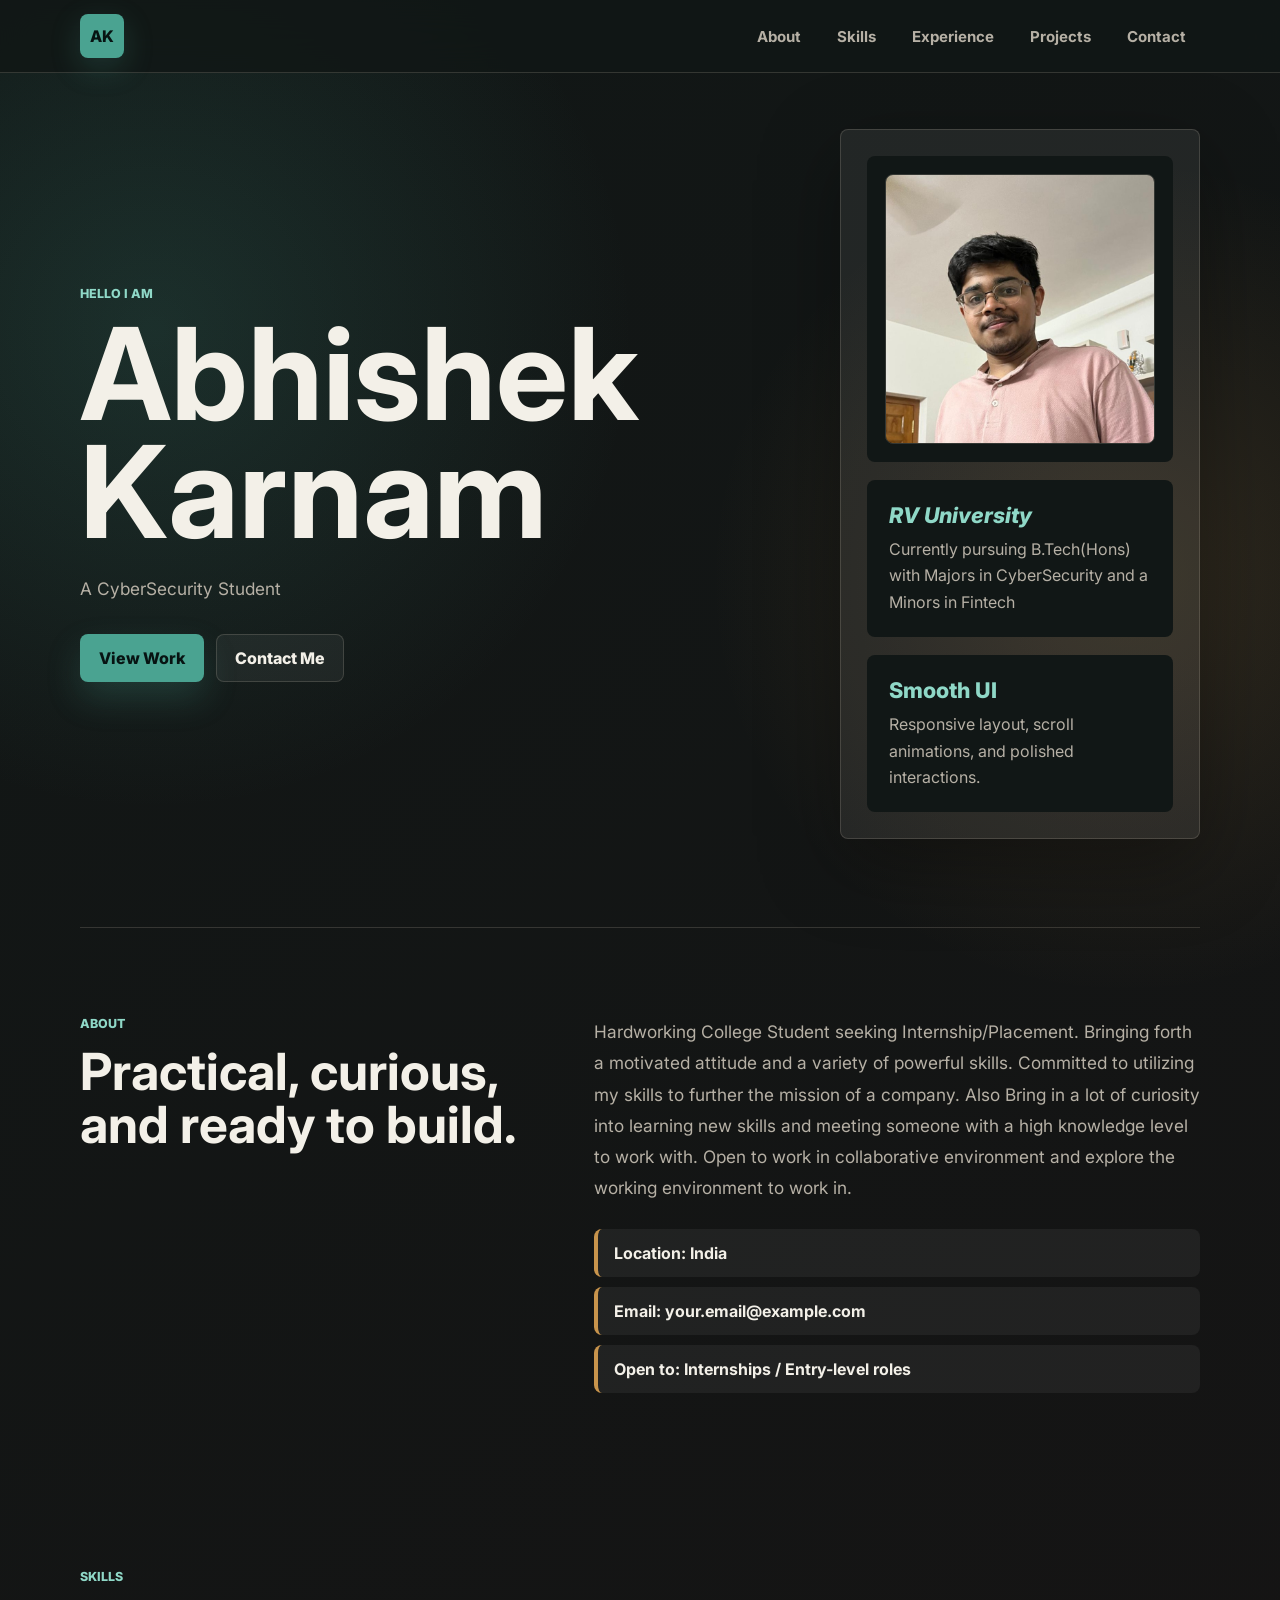
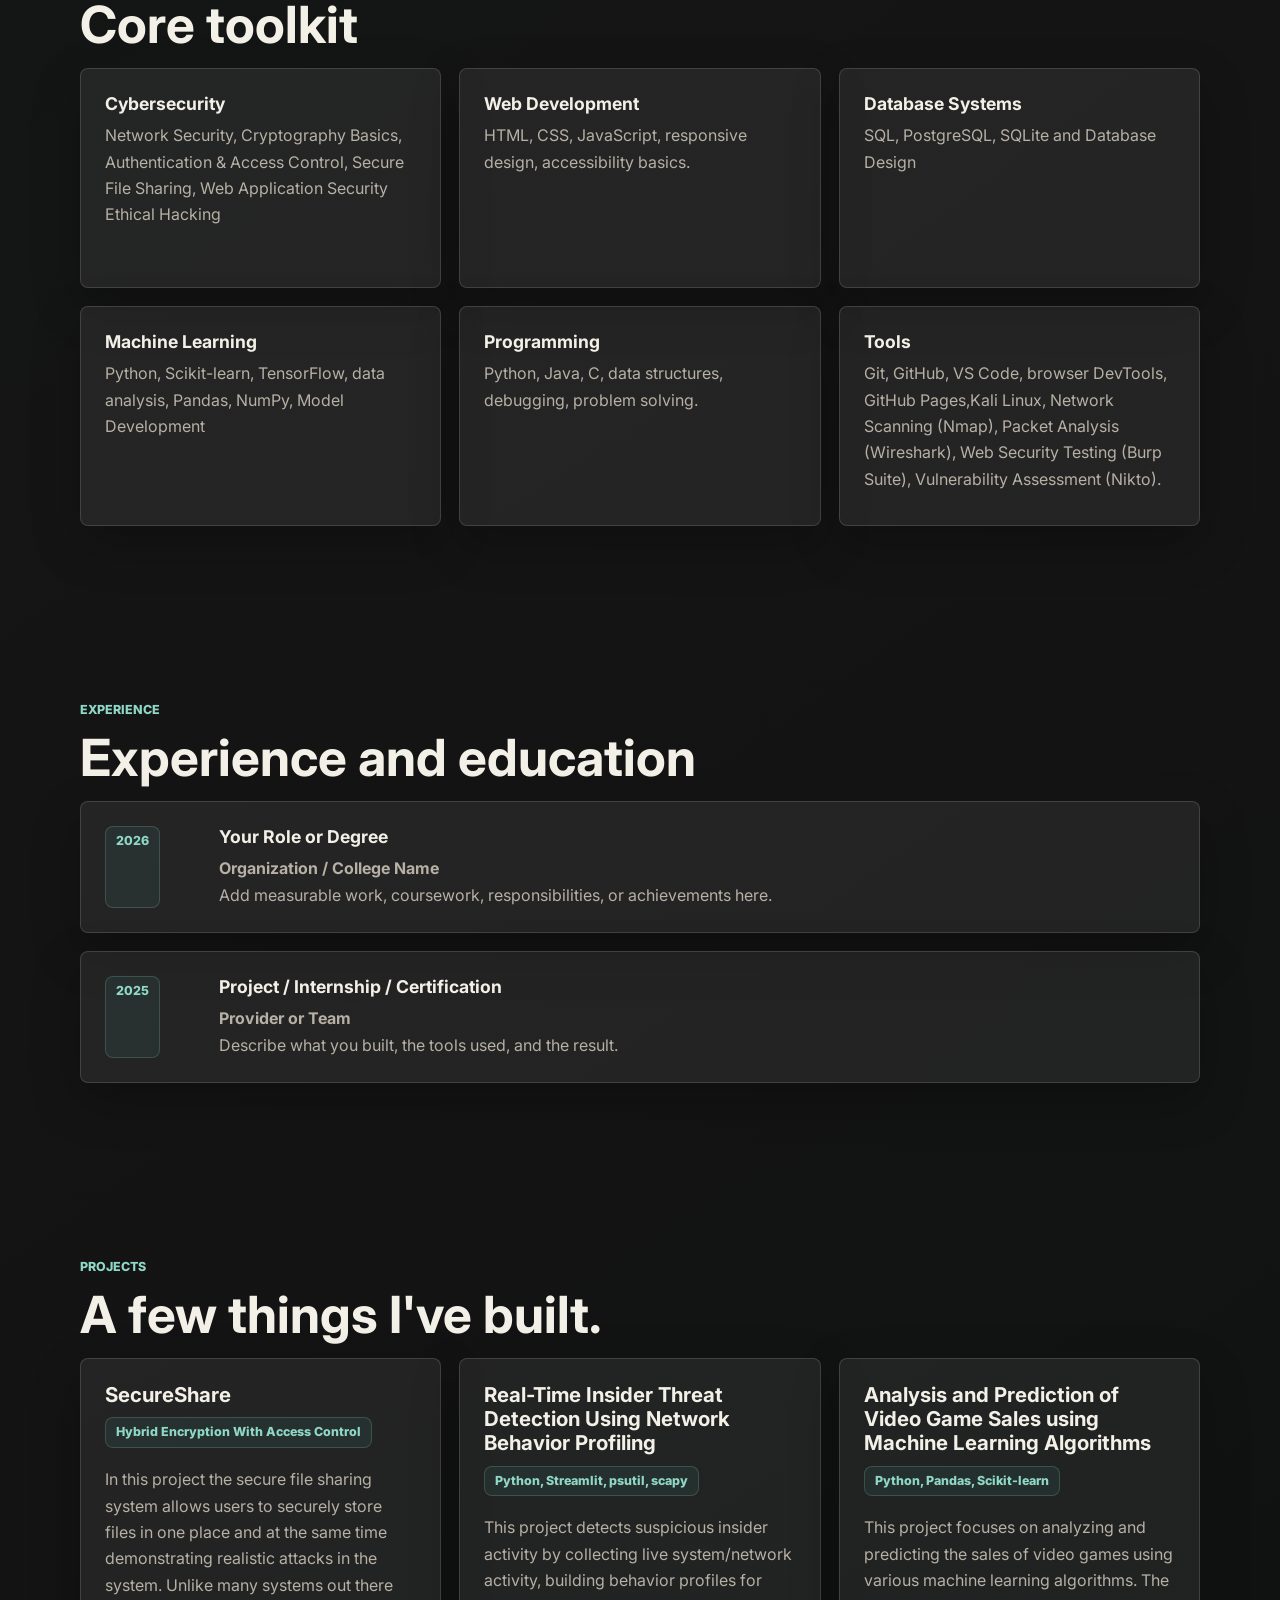
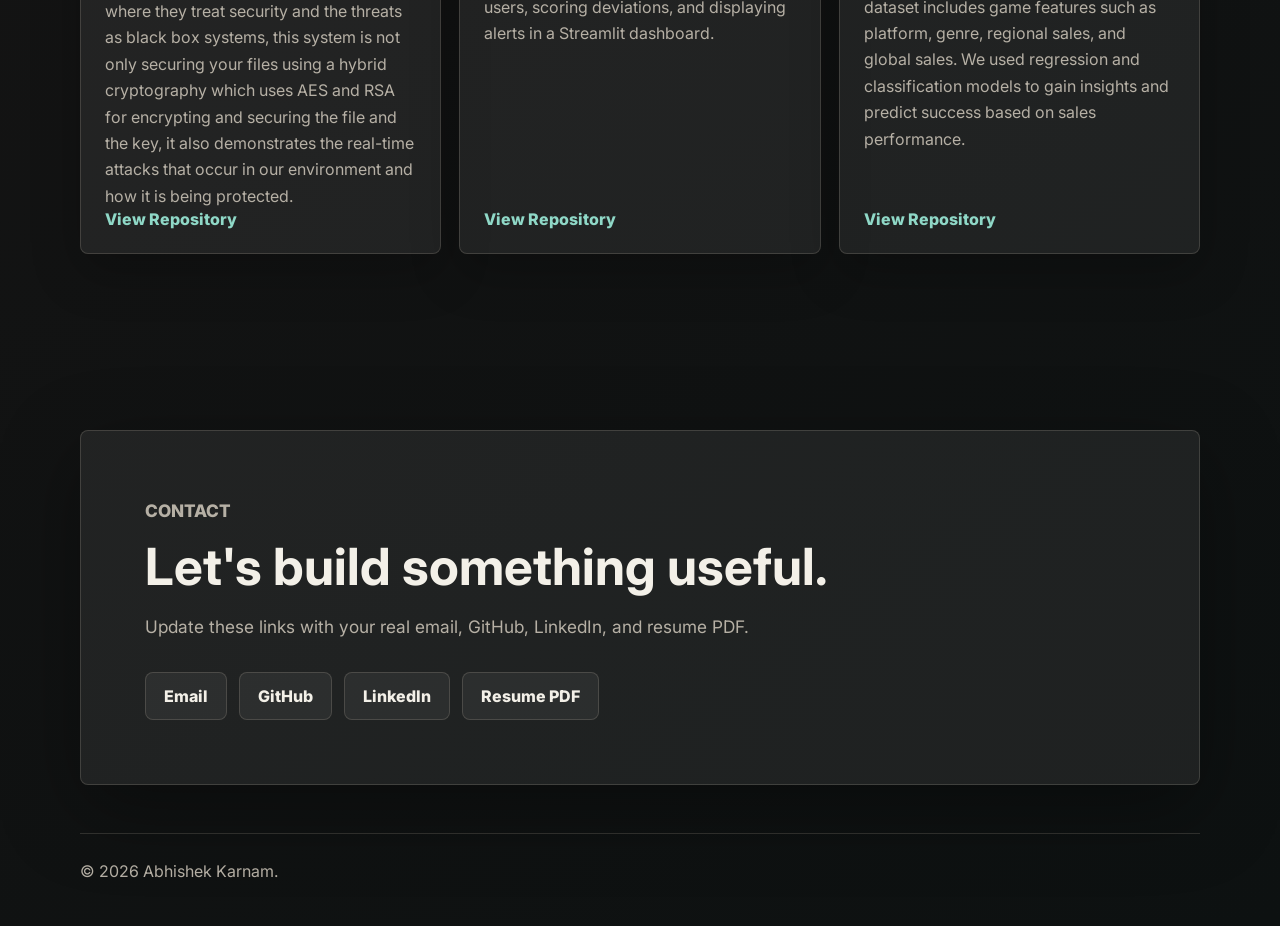
==== index.html @ b29c4b9a "Updated resume page" ====
﻿<!DOCTYPE html>
<html lang="en">
<head>
  <meta charset="UTF-8">
  <meta name="viewport" content="width=device-width, initial-scale=1.0">
  <meta name="description" content="Resume website for Abhishek Karnam.">
  <title>Abhishek Karnam | Resume</title>
  <link rel="preconnect" href="https://fonts.googleapis.com">
  <link rel="preconnect" href="https://fonts.gstatic.com" crossorigin>
  <link href="https://fonts.googleapis.com/css2?family=Inter:wght@400;500;600;700;800&display=swap" rel="stylesheet">
  <link rel="stylesheet" href="styles.css">
</head>
<body>
  <header class="site-header" id="top">
    <nav class="nav" aria-label="Primary navigation">
      <a class="brand" href="#top" aria-label="Go to top">AK</a>
      <button class="nav-toggle" type="button" aria-label="Toggle navigation" aria-expanded="false">
        <span></span>
        <span></span>
      </button>
      <div class="nav-links">
        <a href="#about">About</a>
        <a href="#skills">Skills</a>
        <a href="#experience">Experience</a>
        <a href="#projects">Projects</a>
        <a href="#contact">Contact</a>
      </div>
    </nav>
  </header>

  <main>
    <section class="hero section">
      <div class="hero-copy reveal">
        <p class="eyebrow">Hello I AM</p>
        <h1>Abhishek Karnam</h1>
        <p class="hero-text">
          A CyberSecurity Student
        </p>
        <div class="hero-actions">
          <a class="button primary" href="#projects">View Work</a>
          <a class="button secondary" href="#contact">Contact Me</a>
        </div>
      </div>
      <aside class="hero-panel reveal" aria-label="Profile highlights">
        <figure class="profile-image-wrap">
          <img src="WhatsApp Image 2026-06-02 at 8.10.36 PM.jpeg" alt="Portrait of Abhishek Karnam" class="profile-image">
        </figure>
        <div>
          <span class="metric"><i class="fa fa-university" aria-hidden="true">RV University</i></span>
          <p>Currently pursuing B.Tech(Hons) with Majors in CyberSecurity and a Minors in Fintech</p>
        </div>
        <div>
          <span class="metric">Smooth UI</span>
          <p>Responsive layout, scroll animations, and polished interactions.</p>
        </div>
      </aside>
    </section>

    <section class="section two-column" id="about">
      <div class="section-heading reveal">
        <p class="eyebrow">About</p>
        <h2>Practical, curious, and ready to build.</h2>
      </div>
      <div class="section-body reveal">
        <p>
          Hardworking College Student seeking Internship/Placement. 
          Bringing forth a motivated attitude and a variety of powerful skills. 
          Committed to utilizing my skills to further the mission of a company.
          Also Bring in a lot of curiosity into learning new skills and meeting someone with a high knowledge level to work with.
          Open to work in collaborative environment and explore the working environment to work in.
        </p>
        <div class="quick-info">
          <span>Location: India</span>
          <span>Email: your.email@example.com</span>
          <span>Open to: Internships / Entry-level roles</span>
        </div>
      </div>
    </section>

    <section class="section" id="skills">
      <div class="section-heading reveal">
        <p class="eyebrow">Skills</p>
        <h2>Core toolkit</h2>
      </div>
      <div class="skill-grid reveal">
        <article class="skill-card">
          <h3>Cybersecurity</h3>
          <p>Network Security,
          Cryptography Basics,
          Authentication & Access Control,
          Secure File Sharing,
          Web Application Security
          Ethical Hacking</p>
        </article>
        <article class="skill-card">
          <h3>Web Development</h3>
          <p>HTML, CSS, JavaScript, responsive design, accessibility basics.</p>
        </article>
        <article class="skill-card">
          <h3>Database Systems</h3>
          <p>SQL, PostgreSQL, SQLite and Database Design</p>
        </article>        
        <article class="skill-card">
          <h3>Machine Learning</h3>
          <p>Python, Scikit-learn, TensorFlow, data analysis, Pandas, NumPy, Model Development</p>
        </article>        
        </article>
        <article class="skill-card">
          <h3>Programming</h3>
          <p>Python, Java, C, data structures, debugging, problem solving.</p>
        </article>
        <article class="skill-card">
          <h3>Tools</h3>
          <p>Git, GitHub, VS Code, browser DevTools, GitHub Pages,Kali Linux,
          Network Scanning (Nmap),
          Packet Analysis (Wireshark),
          Web Security Testing (Burp Suite),
          Vulnerability Assessment (Nikto).</p>
        </article>
      </div>
    </section>

    <section class="section timeline-section" id="experience">
      <div class="section-heading reveal">
        <p class="eyebrow">Experience</p>
        <h2>Experience and education</h2>
      </div>
      <div class="timeline">
        <article class="timeline-item reveal">
          <span class="date">2026</span>
          <div>
            <h3>Your Role or Degree</h3>
            <p class="muted">Organization / College Name</p>
            <p>Add measurable work, coursework, responsibilities, or achievements here.</p>
          </div>
        </article>
        <article class="timeline-item reveal">
          <span class="date">2025</span>
          <div>
            <h3>Project / Internship / Certification</h3>
            <p class="muted">Provider or Team</p>
            <p>Describe what you built, the tools used, and the result.</p>
          </div>
        </article>
      </div>
    </section>

    <section class="section" id="projects">
      <div class="section-heading reveal">
        <p class="eyebrow">Projects</p>
        <h2>A few things I've built.</h2>
      </div>
      <div class="project-grid">
        <article class="project-card reveal">
          <div class="project-topline">
            <h3>SecureShare</h3>
            <span>Hybrid Encryption With Access Control</span>
          </div>
          <p>
            In this project the secure file sharing system allows users to securely store files in one place and at the same time demonstrating
realistic attacks in the system. Unlike many systems out there where they treat security and the threats as black box systems, this
system is not only securing your files using a hybrid cryptography which uses AES and RSA for encrypting and securing the file and the
key, it also demonstrates the real-time attacks that occur in our environment and how it is being protected.
          </p>
          <a href="https://github.com/Abhishekkarnam/Secure-File-Sharing-Deployment.git" target="_blank" rel="noreferrer">View Repository</a>
        </article>
        <article class="project-card reveal">
          <div class="project-topline">
            <h3>Real-Time Insider Threat Detection Using Network Behavior Profiling</h3>
            <span>Python, Streamlit, psutil, scapy</span>
          </div>
          <p>This project detects suspicious insider activity by collecting live system/network activity, 
            building behavior profiles for users, scoring deviations, and displaying alerts in a Streamlit dashboard.</p>
          <a href="https://github.com/Abhishekkarnam/real-time-insider-threat-detection.git" target="_blank" rel="noreferrer">View Repository</a>
        </article>
        <article class="project-card reveal">
          <div class="project-topline">
            <h3>Analysis and Prediction of Video Game Sales using Machine Learning Algorithms</h3>
            <span>Python, Pandas, Scikit-learn</span>
          </div>
          <p>This project focuses on analyzing and predicting the sales of video games using various machine learning algorithms. 
            The dataset includes game features such as platform, genre, regional sales, and global sales. 
            We used regression and classification models to gain insights and predict success based on sales performance.</p>
          <a href="https://github.com/Abhishekkarnam/Video-Games-Sales-Prediction-.git" target="_blank" rel="noreferrer">View Repository</a>
        </article>
      </div>
    </section>

    <section class="section contact-section" id="contact">
      <div class="contact-card reveal">
        <p class="eyebrow">Contact</p>
        <h2>Let's build something useful.</h2>
        <p>Update these links with your real email, GitHub, LinkedIn, and resume PDF.</p>
        <div class="contact-links">
          <a href="mailto:your.email@example.com">Email</a>
          <a href="https://github.com/Abhishekkarnam" target="_blank" rel="noreferrer">GitHub</a>
          <a href="https://www.linkedin.com/in/abhishek-karnam" target="_blank" rel="noreferrer">LinkedIn</a>
          <a href="#" aria-disabled="true">Resume PDF</a>
        </div>
      </div>
    </section>
  </main>

  <footer class="footer">
    <p>&copy; <span id="year"></span> Abhishek Karnam.</p>
  </footer>

  <script src="script.js"></script>
</body>
</html>
---- styles.css ----
:root {
  --ink: #f3f0e8;
  --muted: #b6b0a5;
  --line: rgba(234, 224, 207, 0.16);
  --paper: #111716;
  --panel: #19211f;
  --accent: #4aa391;
  --accent-strong: #8fd8c7;
  --accent-soft: rgba(74, 163, 145, 0.16);
  --gold: #c8944c;
  --shadow: 0 24px 80px rgba(0, 0, 0, 0.34);
}

* {
  box-sizing: border-box;
}

html {
  scroll-behavior: smooth;
}

body {
  margin: 0;
  color: var(--ink);
  font-family: Inter, system-ui, -apple-system, BlinkMacSystemFont, "Segoe UI", sans-serif;
  background:
    radial-gradient(circle at 12% 8%, rgba(74, 163, 145, 0.18), transparent 30rem),
    radial-gradient(circle at 88% 14%, rgba(200, 148, 76, 0.16), transparent 26rem),
    linear-gradient(145deg, #111716 0%, #151414 52%, #0d1111 100%);
}

body.nav-open {
  overflow: hidden;
}

a {
  color: inherit;
}

.site-header {
  position: sticky;
  top: 0;
  z-index: 20;
  border-bottom: 1px solid var(--line);
  background: rgba(17, 23, 22, 0.84);
  backdrop-filter: blur(18px);
}

.nav {
  width: min(1120px, calc(100% - 32px));
  height: 72px;
  margin: 0 auto;
  display: flex;
  align-items: center;
  justify-content: space-between;
}

.brand {
  width: 44px;
  height: 44px;
  display: grid;
  place-items: center;
  border-radius: 8px;
  color: #071312;
  background: var(--accent);
  font-weight: 800;
  text-decoration: none;
  box-shadow: 0 10px 30px rgba(74, 163, 145, 0.22);
}

.nav-links {
  display: flex;
  align-items: center;
  gap: 8px;
}

.nav-links a {
  padding: 10px 14px;
  border-radius: 8px;
  color: var(--muted);
  font-size: 0.94rem;
  font-weight: 700;
  text-decoration: none;
  transition: color 180ms ease, background 180ms ease;
}

.nav-links a:hover {
  color: var(--accent-strong);
  background: var(--accent-soft);
}

.nav-toggle {
  display: none;
  width: 44px;
  height: 44px;
  border: 1px solid var(--line);
  border-radius: 8px;
  background: var(--panel);
  cursor: pointer;
}

.nav-toggle span {
  display: block;
  width: 18px;
  height: 2px;
  margin: 5px auto;
  background: var(--ink);
  transition: transform 180ms ease;
}

.section {
  width: min(1120px, calc(100% - 32px));
  margin: 0 auto;
  padding: 88px 0;
}

.hero {
  min-height: calc(100vh - 72px);
  display: grid;
  grid-template-columns: minmax(0, 1fr) 360px;
  align-items: center;
  gap: 48px;
  padding-top: 56px;
}

.eyebrow {
  margin: 0 0 14px;
  color: var(--accent-strong);
  font-size: 0.78rem;
  font-weight: 800;
  letter-spacing: 0;
  text-transform: uppercase;
}

h1,
h2,
h3,
p {
  margin-top: 0;
}

h1 {
  max-width: 820px;
  margin-bottom: 22px;
  font-size: clamp(3.4rem, 10vw, 8rem);
  line-height: 0.92;
  letter-spacing: 0;
}

h2 {
  margin-bottom: 18px;
  font-size: clamp(2rem, 4vw, 3.4rem);
  line-height: 1.02;
  letter-spacing: 0;
}

h3 {
  margin-bottom: 8px;
  font-size: 1.1rem;
}

.hero-text,
.section-body p,
.contact-card p {
  color: var(--muted);
  font-size: 1.08rem;
  line-height: 1.8;
}

.hero-text {
  max-width: 680px;
}

.hero-actions,
.contact-links {
  display: flex;
  flex-wrap: wrap;
  gap: 12px;
  margin-top: 30px;
}

.button,
.contact-links a {
  min-height: 48px;
  display: inline-flex;
  align-items: center;
  justify-content: center;
  border: 1px solid transparent;
  border-radius: 8px;
  padding: 0 18px;
  font-weight: 800;
  text-decoration: none;
  transition: transform 180ms ease, box-shadow 180ms ease, background 180ms ease;
}

.button:hover,
.contact-links a:hover {
  transform: translateY(-2px);
}

.primary {
  color: #071312;
  background: var(--accent);
  box-shadow: 0 16px 34px rgba(74, 163, 145, 0.22);
}

.secondary,
.contact-links a {
  border-color: var(--line);
  background: rgba(255, 255, 255, 0.055);
}

.hero-panel,
.contact-card {
  border: 1px solid var(--line);
  border-radius: 8px;
  background: rgba(255, 255, 255, 0.07);
  box-shadow: var(--shadow);
}

.hero-panel {
  display: grid;
  gap: 18px;
  padding: 26px;
}

.profile-image-wrap {
  margin: 0;
  padding: 18px;
  border-radius: 8px;
  background: var(--paper);
}

.profile-image {
  width: 100%;
  aspect-ratio: 1 / 1;
  display: block;
  border-radius: 8px;
  object-fit: cover;
  border: 1px solid var(--line);
}

.profile-image-wrap figcaption {
  margin-top: 10px;
  color: var(--muted);
  font-size: 0.86rem;
  font-weight: 700;
}

.hero-panel div {
  padding: 22px;
  border-radius: 8px;
  background: var(--paper);
}

.metric {
  display: block;
  margin-bottom: 8px;
  color: var(--accent-strong);
  font-size: 1.35rem;
  font-weight: 800;
}

.hero-panel p,
.project-card p,
.skill-card p,
.timeline-item p,
.footer p {
  margin-bottom: 0;
  color: var(--muted);
  line-height: 1.65;
}

.two-column {
  display: grid;
  grid-template-columns: 0.86fr 1.14fr;
  gap: 56px;
  border-top: 1px solid var(--line);
}

.quick-info {
  display: grid;
  gap: 10px;
  margin-top: 26px;
}

.quick-info span {
  padding: 14px 16px;
  border-left: 4px solid var(--gold);
  border-radius: 8px;
  background: rgba(255, 255, 255, 0.055);
  color: var(--ink);
  font-weight: 700;
}

.skill-grid,
.project-grid {
  display: grid;
  grid-template-columns: repeat(auto-fit, minmax(min(100%, 320px), 1fr));
  gap: 18px;
}

.skill-card,
.project-card,
.timeline-item {
  border: 1px solid var(--line);
  border-radius: 8px;
  background: rgba(255, 255, 255, 0.07);
  box-shadow: 0 18px 50px rgba(0, 0, 0, 0.24);
}

.skill-card,
.project-card {
  min-height: 220px;
  padding: 24px;
}

.project-card {
  min-width: 0;
  display: flex;
  flex-direction: column;
}

.project-topline {
  display: grid;
  gap: 10px;
  margin-bottom: 18px;
}

.project-card h3 {
  max-width: 100%;
  margin-bottom: 0;
  font-size: 1.28rem;
  line-height: 1.18;
  overflow-wrap: anywhere;
}

.project-topline span,
.date {
  width: fit-content;
  max-width: 100%;
  padding: 6px 10px;
  border: 1px solid rgba(143, 216, 199, 0.2);
  border-radius: 8px;
  color: var(--accent-strong);
  background: rgba(74, 163, 145, 0.1);
  font-size: 0.78rem;
  font-weight: 800;
  line-height: 1.35;
  white-space: normal;
}

.project-card a {
  margin-top: auto;
  color: var(--accent-strong);
  font-weight: 800;
  text-decoration: none;
}

.timeline {
  display: grid;
  gap: 18px;
}

.timeline-item {
  display: grid;
  grid-template-columns: 92px minmax(0, 1fr);
  gap: 22px;
  padding: 24px;
}

.muted {
  color: var(--muted);
  font-weight: 700;
}

.contact-section {
  padding-bottom: 48px;
}

.contact-card {
  padding: clamp(28px, 6vw, 64px);
}

.contact-card h2 {
  max-width: 760px;
}

.footer {
  width: min(1120px, calc(100% - 32px));
  margin: 0 auto;
  padding: 24px 0 42px;
  border-top: 1px solid var(--line);
}

.reveal {
  opacity: 0;
  transform: translateY(18px);
  transition: opacity 650ms ease, transform 650ms ease;
}

.reveal.visible {
  opacity: 1;
  transform: translateY(0);
}

@media (max-width: 860px) {
  .nav-toggle {
    display: block;
  }

  .nav-links {
    position: fixed;
    inset: 72px 16px auto;
    display: none;
    flex-direction: column;
    align-items: stretch;
    padding: 12px;
    border: 1px solid var(--line);
    border-radius: 8px;
    background: var(--panel);
    box-shadow: var(--shadow);
  }

  .nav-open .nav-links {
    display: flex;
  }

  .nav-open .nav-toggle span:first-child {
    transform: translateY(3.5px) rotate(45deg);
  }

  .nav-open .nav-toggle span:last-child {
    transform: translateY(-3.5px) rotate(-45deg);
  }

  .hero,
  .two-column {
    grid-template-columns: 1fr;
  }

  .hero {
    min-height: auto;
  }

  .profile-image-wrap {
    max-width: 320px;
  }

  .skill-grid,
  .project-grid {
    grid-template-columns: 1fr;
  }
}

@media (max-width: 560px) {
  .section {
    width: min(100% - 24px, 1120px);
    padding: 64px 0;
  }

  .nav {
    width: min(100% - 24px, 1120px);
  }

  h1 {
    font-size: clamp(3rem, 18vw, 4.6rem);
  }

  .timeline-item {
    grid-template-columns: 1fr;
  }
  .project-topline {
    gap: 8px;
  }
}
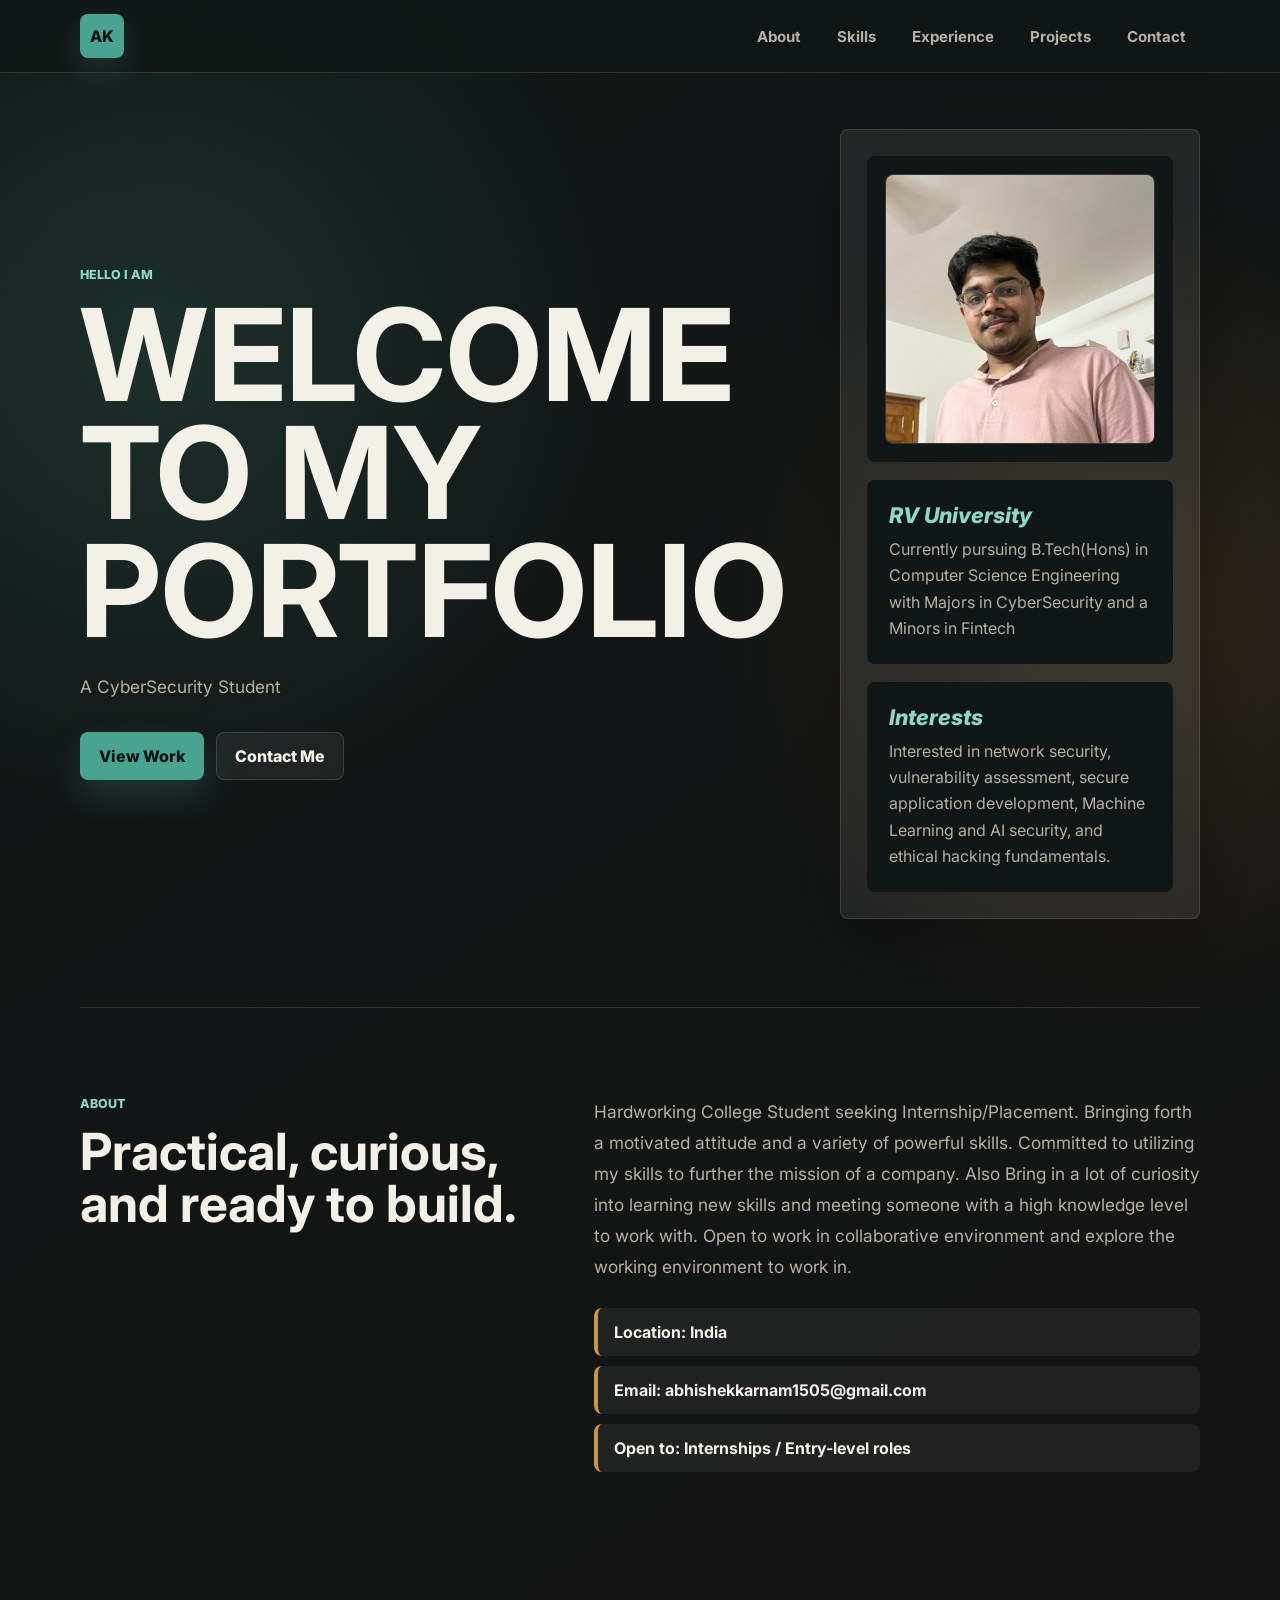
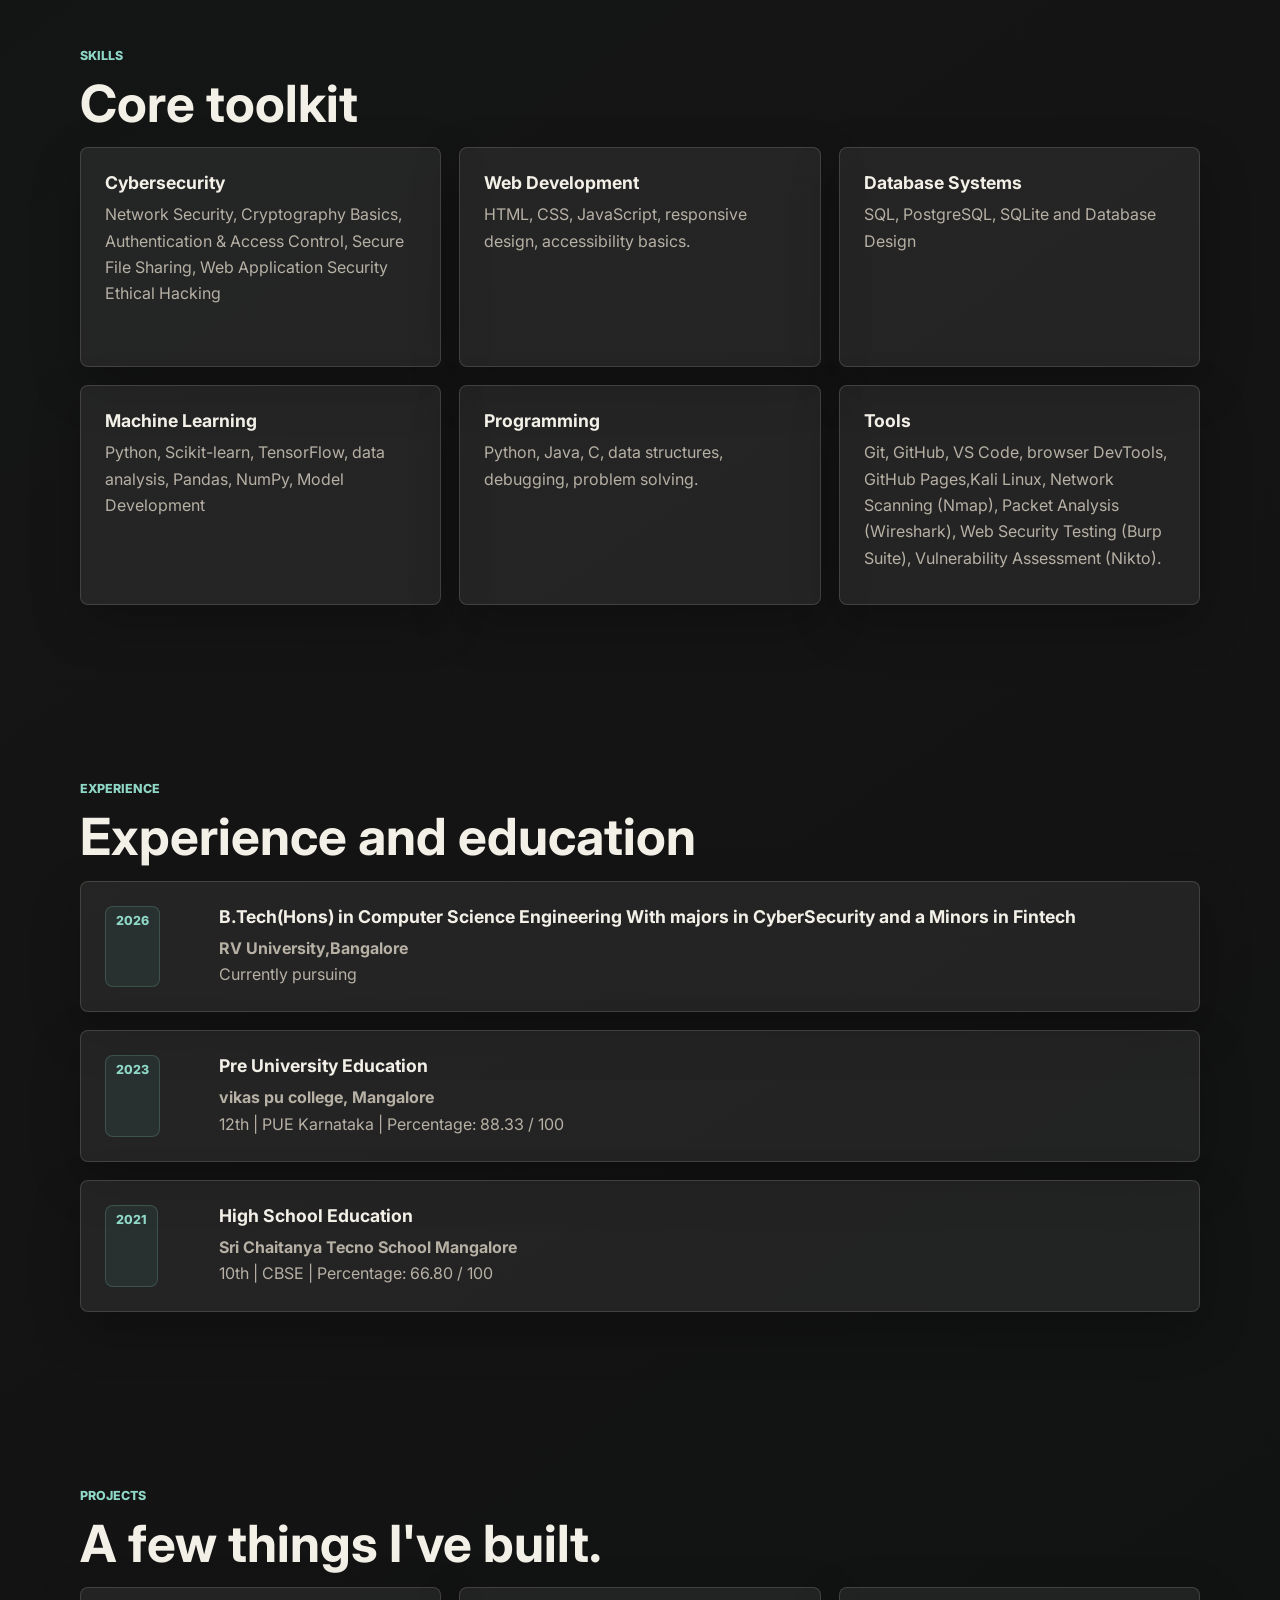
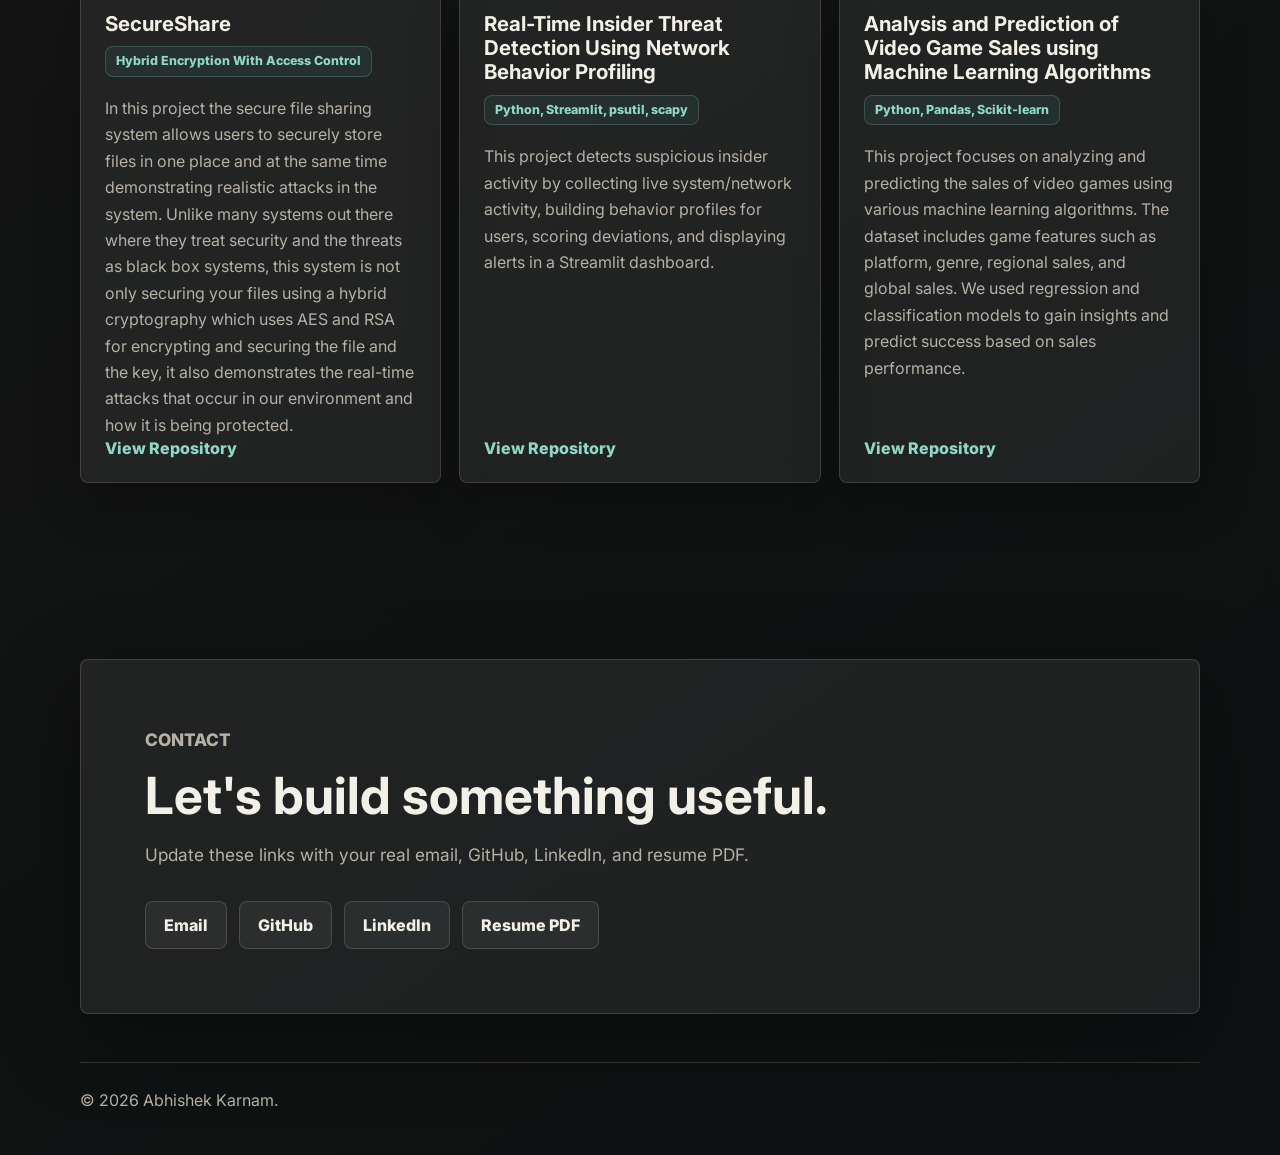
==== commit 4ffe0009: "Updated resume page details" ====
--- a/index.html
+++ b/index.html
@@ -32,7 +32,7 @@
     <section class="hero section">
       <div class="hero-copy reveal">
         <p class="eyebrow">Hello I AM</p>
-        <h1>Abhishek Karnam</h1>
+        <h1>WELCOME TO MY PORTFOLIO</h1>
         <p class="hero-text">
           A CyberSecurity Student
         </p>
@@ -47,11 +47,15 @@
         </figure>
         <div>
           <span class="metric"><i class="fa fa-university" aria-hidden="true">RV University</i></span>
-          <p>Currently pursuing B.Tech(Hons) with Majors in CyberSecurity and a Minors in Fintech</p>
+          <p>Currently pursuing B.Tech(Hons) in Computer Science Engineering with Majors in CyberSecurity and a Minors in Fintech</p>
         </div>
         <div>
-          <span class="metric">Smooth UI</span>
-          <p>Responsive layout, scroll animations, and polished interactions.</p>
+          <span class="metric"><i class="fa fa-heart" aria-hidden="true">Interests</i></span>
+          <p>Interested in network security,
+          vulnerability assessment,
+          secure application development,
+          Machine Learning and AI security,
+          and ethical hacking fundamentals.</p>
         </div>
       </aside>
     </section>
@@ -71,7 +75,7 @@
         </p>
         <div class="quick-info">
           <span>Location: India</span>
-          <span>Email: your.email@example.com</span>
+          <span>Email: abhishekkarnam1505@gmail.com</span>
           <span>Open to: Internships / Entry-level roles</span>
         </div>
       </div>
@@ -115,7 +119,7 @@
           Network Scanning (Nmap),
           Packet Analysis (Wireshark),
           Web Security Testing (Burp Suite),
-          Vulnerability Assessment (Nikto).</p>
+          Vulnerability Assessment (Nikto).</p> 
         </article>
       </div>
     </section>
@@ -129,17 +133,25 @@
         <article class="timeline-item reveal">
           <span class="date">2026</span>
           <div>
-            <h3>Your Role or Degree</h3>
-            <p class="muted">Organization / College Name</p>
-            <p>Add measurable work, coursework, responsibilities, or achievements here.</p>
+            <h3>B.Tech(Hons) in Computer Science Engineering With majors in CyberSecurity and a Minors in Fintech</h3>
+            <p class="muted">RV University,Bangalore</p>
+            <p>Currently pursuing</p>
           </div>
         </article>
         <article class="timeline-item reveal">
-          <span class="date">2025</span>
+          <span class="date">2023</span>
           <div>
-            <h3>Project / Internship / Certification</h3>
-            <p class="muted">Provider or Team</p>
-            <p>Describe what you built, the tools used, and the result.</p>
+            <h3>Pre University Education</h3>
+            <p class="muted">vikas pu college, Mangalore</p>
+            <p>12th | PUE Karnataka | Percentage: 88.33 / 100</p>
+          </div>
+        </article>
+        <article class="timeline-item reveal">
+          <span class="date">2021</span>
+          <div>
+            <h3>High School Education</h3>
+            <p class="muted">Sri Chaitanya Tecno School Mangalore</p>
+            <p>10th | CBSE | Percentage: 66.80 / 100</p>
           </div>
         </article>
       </div>
@@ -192,7 +204,7 @@
         <h2>Let's build something useful.</h2>
         <p>Update these links with your real email, GitHub, LinkedIn, and resume PDF.</p>
         <div class="contact-links">
-          <a href="mailto:your.email@example.com">Email</a>
+          <a href="mailto:abhishekkarnam1505@gmail.com">Email</a>
           <a href="https://github.com/Abhishekkarnam" target="_blank" rel="noreferrer">GitHub</a>
           <a href="https://www.linkedin.com/in/abhishek-karnam" target="_blank" rel="noreferrer">LinkedIn</a>
           <a href="#" aria-disabled="true">Resume PDF</a>
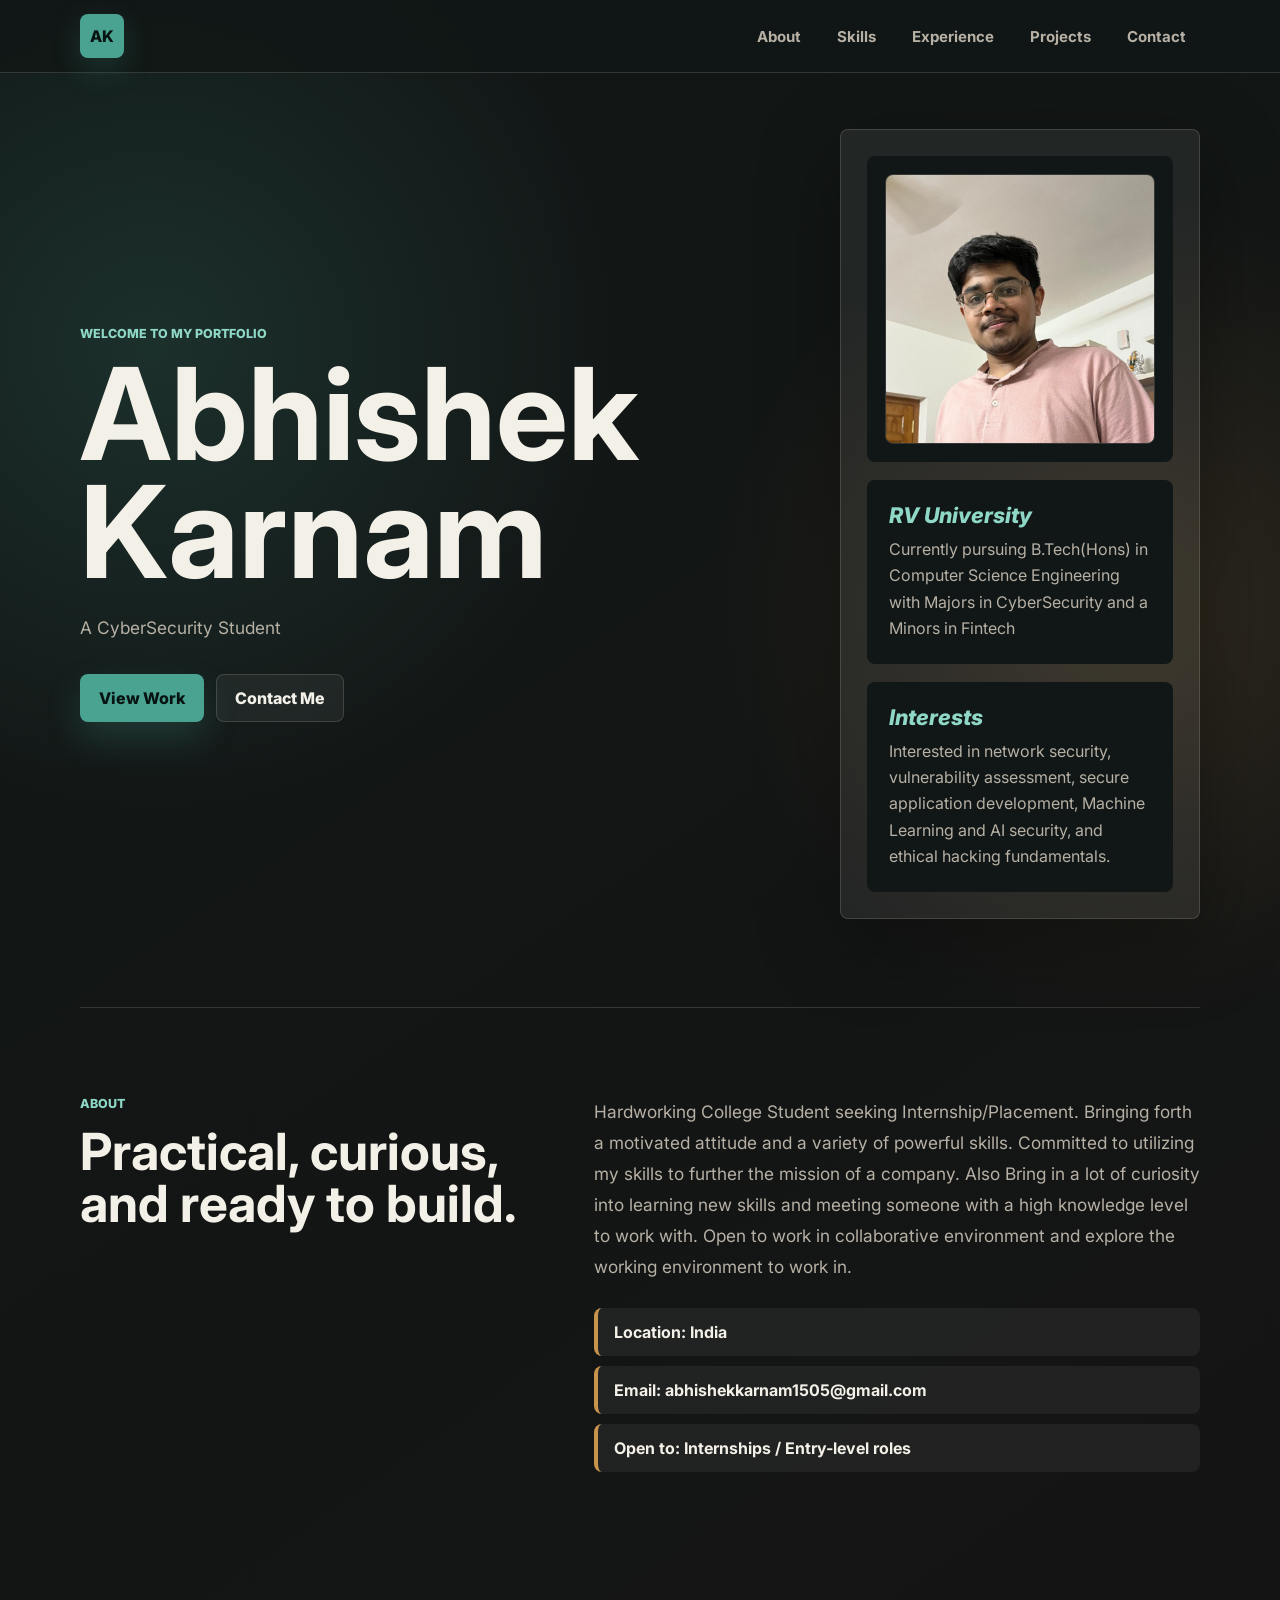
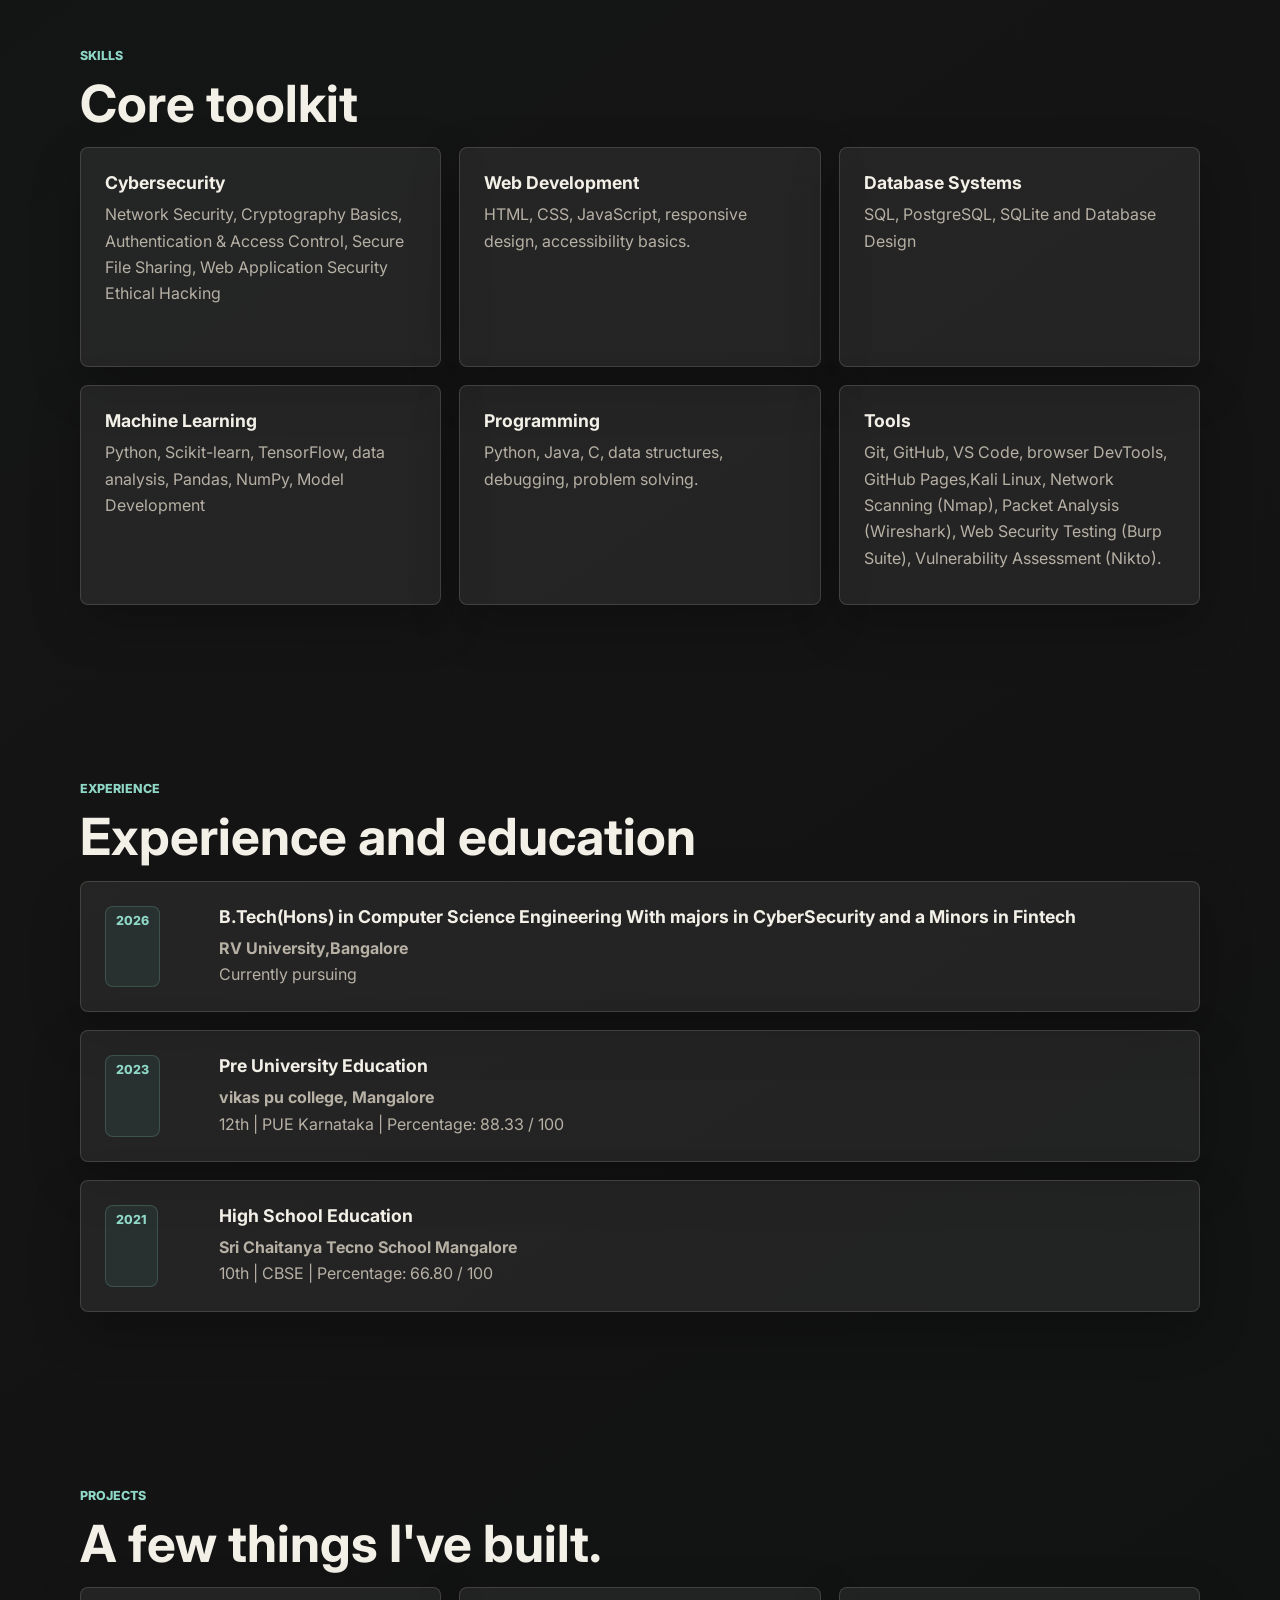
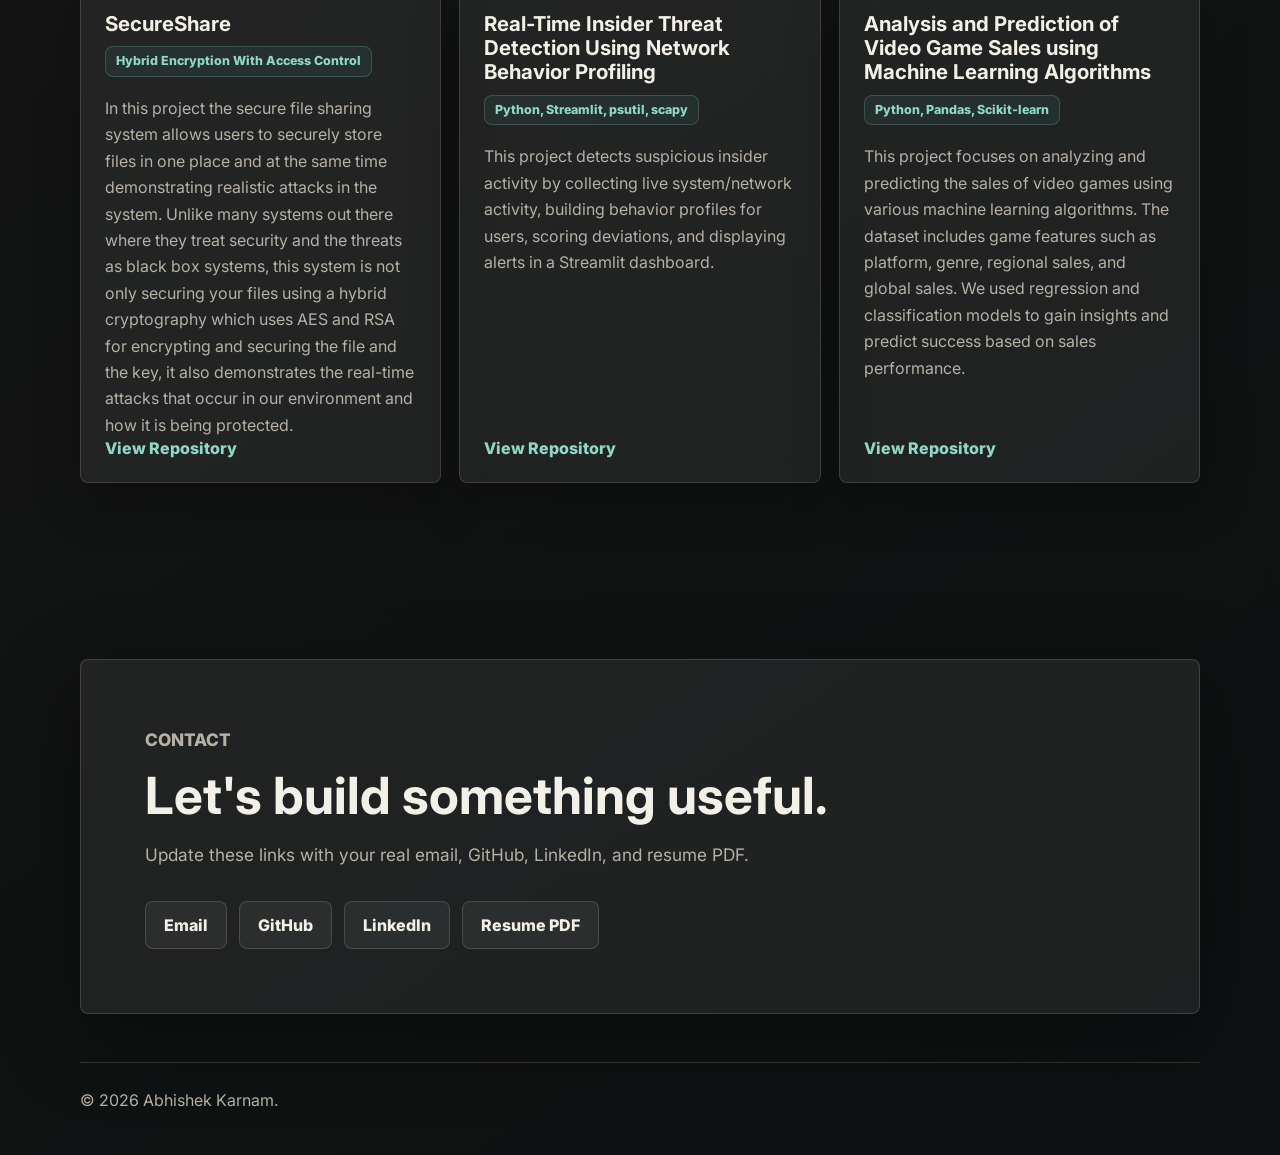
==== commit 4ce06841: "Updated resume page details from the hello error" ====
--- a/index.html
+++ b/index.html
@@ -31,8 +31,8 @@
   <main>
     <section class="hero section">
       <div class="hero-copy reveal">
-        <p class="eyebrow">Hello I AM</p>
-        <h1>WELCOME TO MY PORTFOLIO</h1>
+        <p class="eyebrow">WELCOME TO MY PORTFOLIO</p>
+        <h1>Abhishek Karnam</h1>
         <p class="hero-text">
           A CyberSecurity Student
         </p>
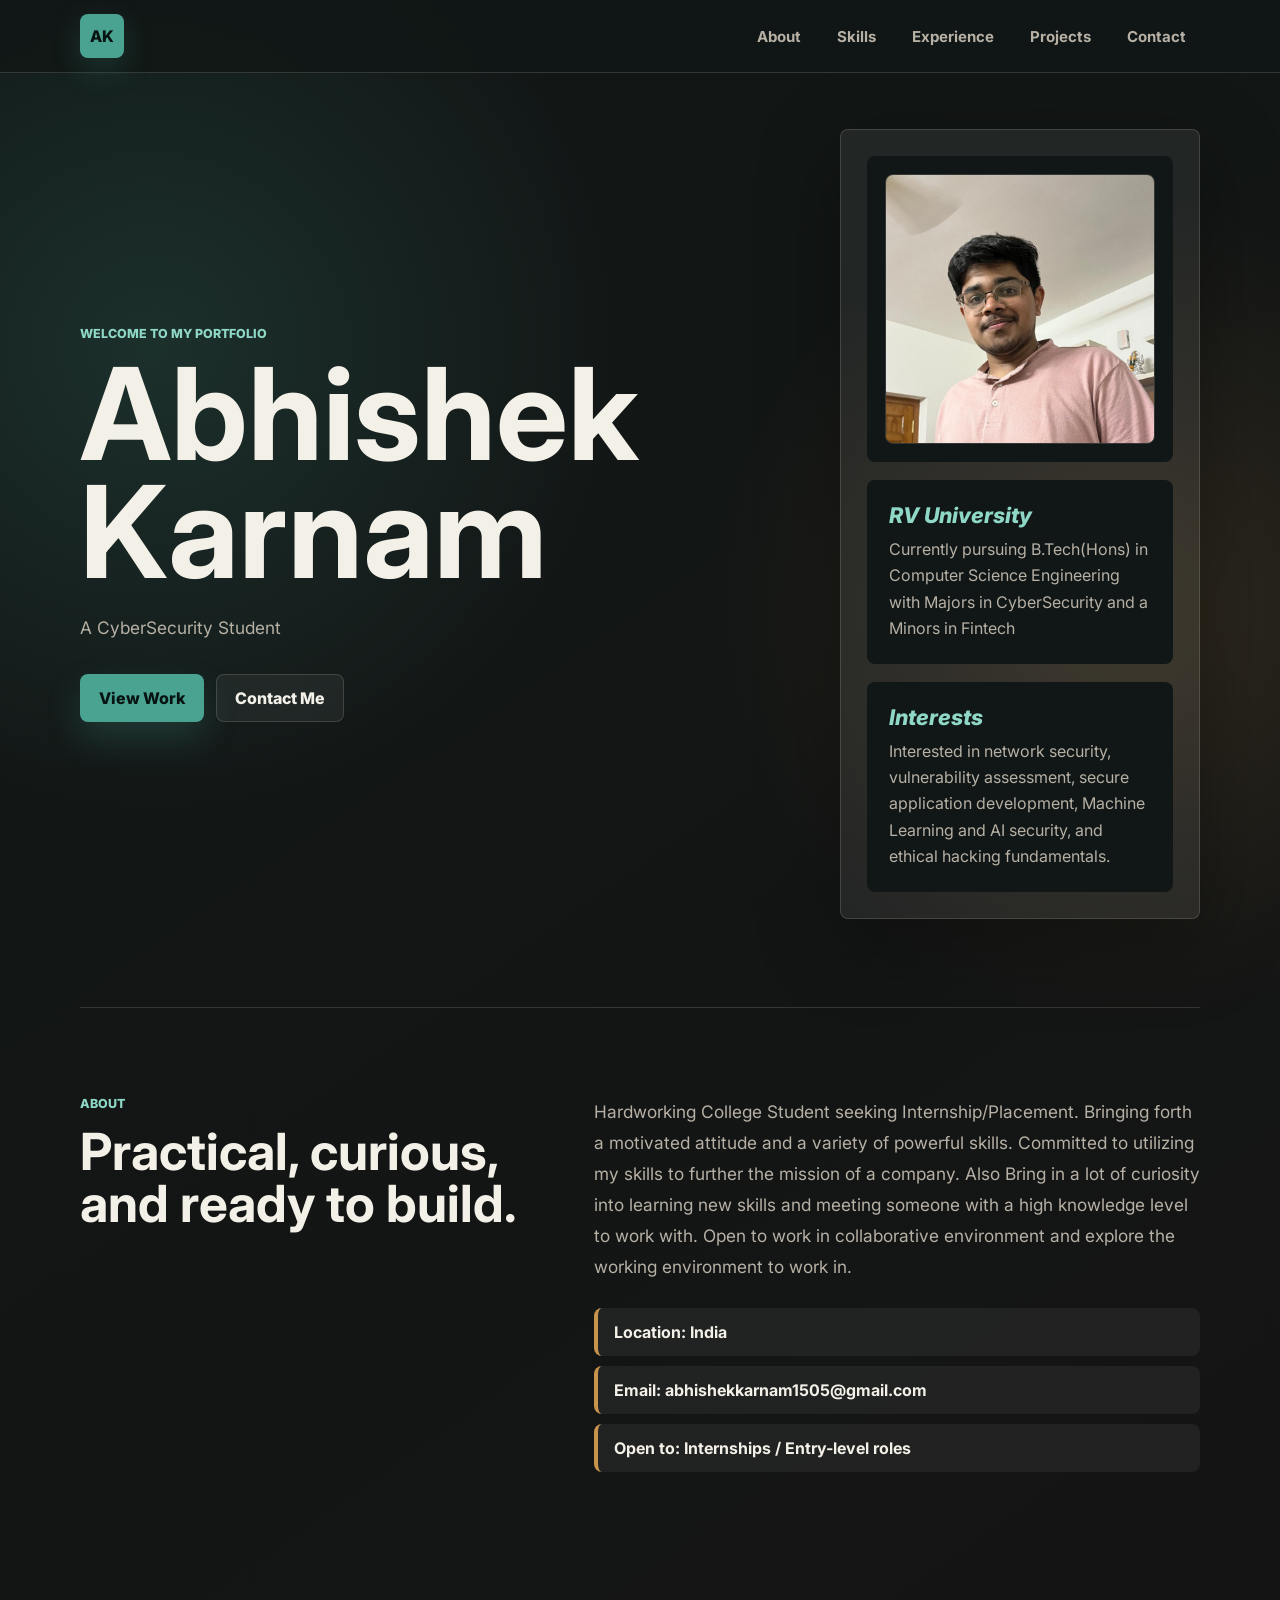
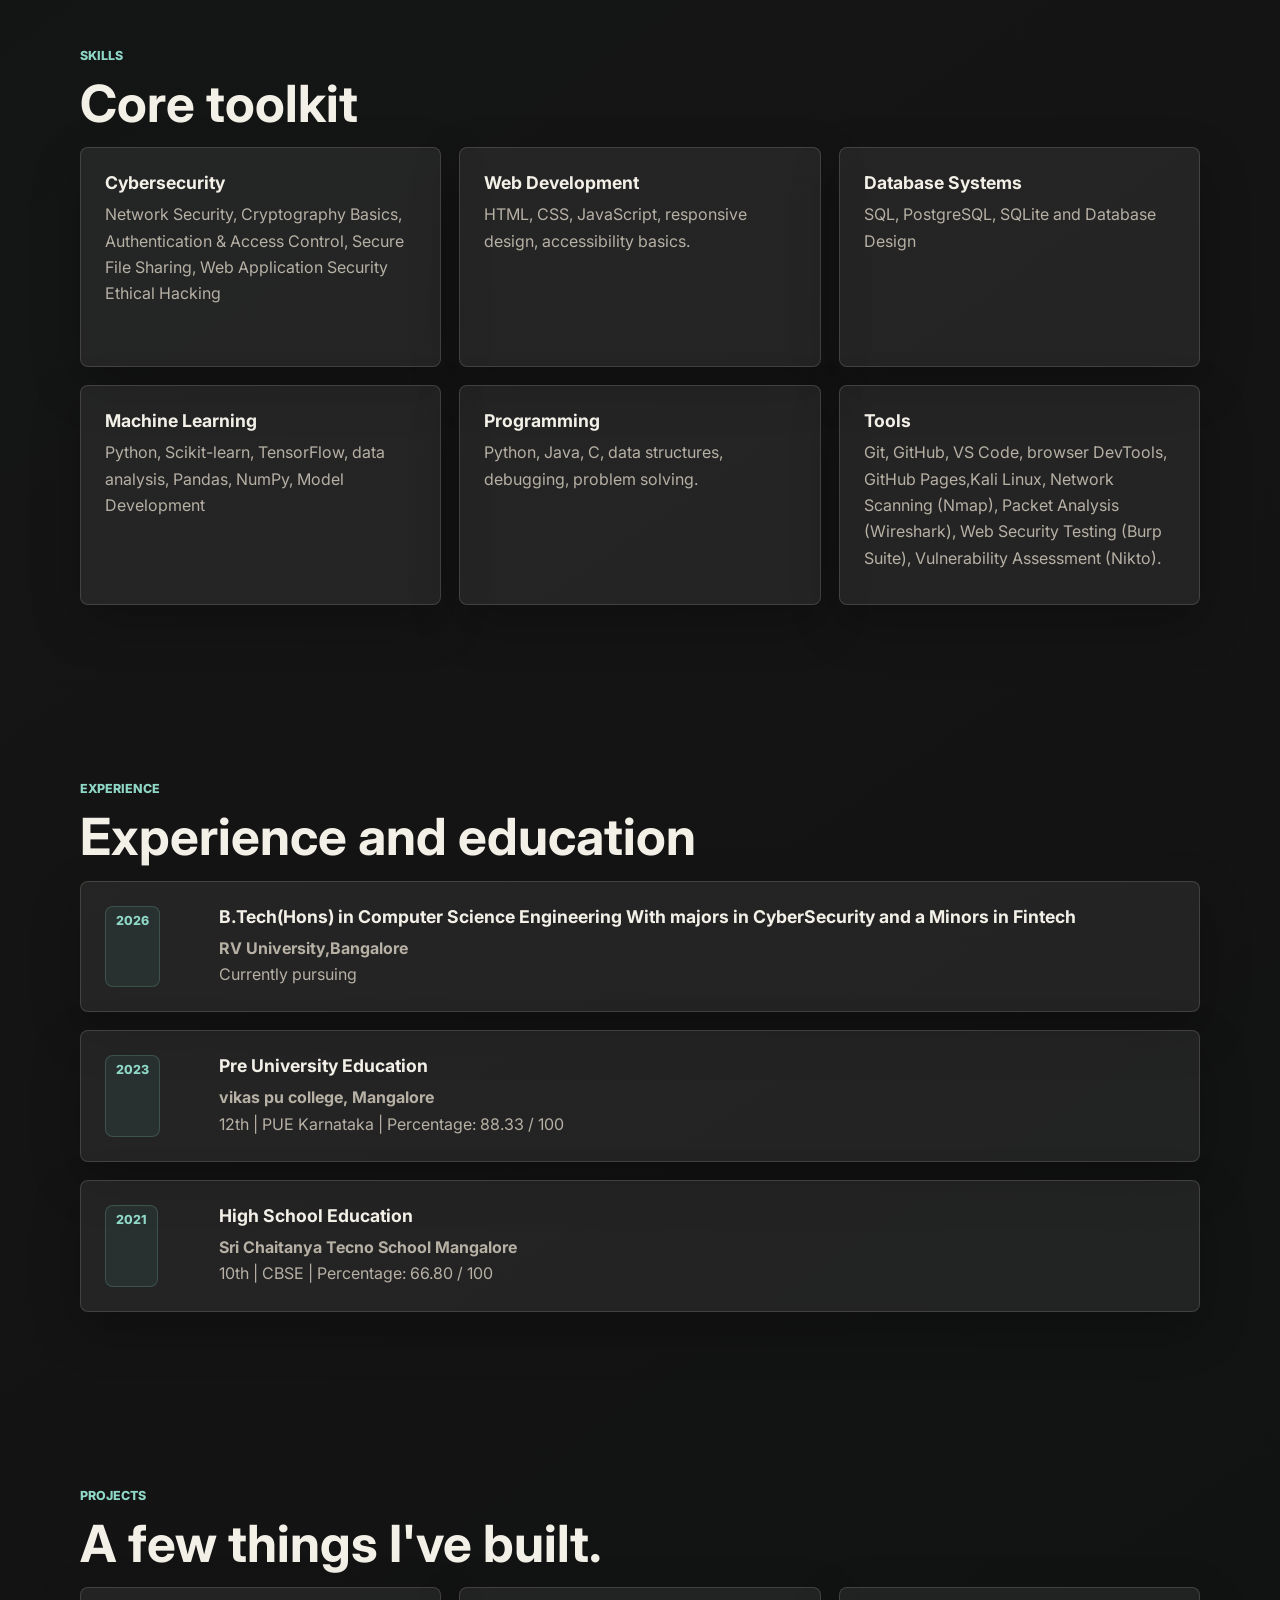
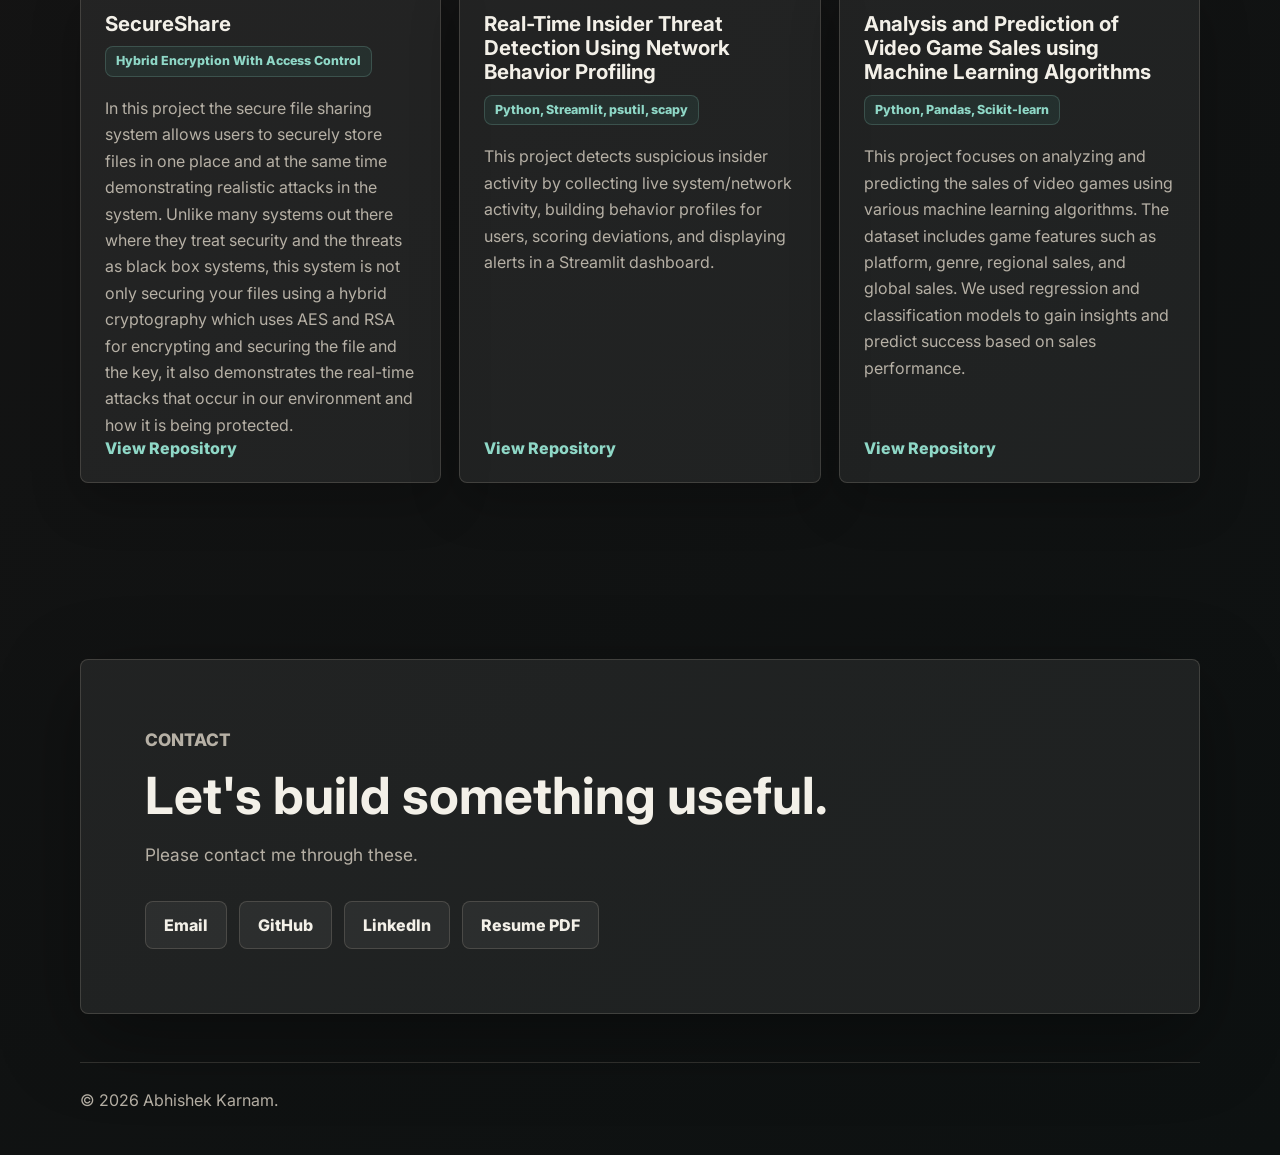
==== commit 571bf568: "Updated resume page details from the Contacts part" ====
--- a/index.html
+++ b/index.html
@@ -202,7 +202,7 @@
       <div class="contact-card reveal">
         <p class="eyebrow">Contact</p>
         <h2>Let's build something useful.</h2>
-        <p>Update these links with your real email, GitHub, LinkedIn, and resume PDF.</p>
+        <p>Please contact me through these.</p>
         <div class="contact-links">
           <a href="mailto:abhishekkarnam1505@gmail.com">Email</a>
           <a href="https://github.com/Abhishekkarnam" target="_blank" rel="noreferrer">GitHub</a>
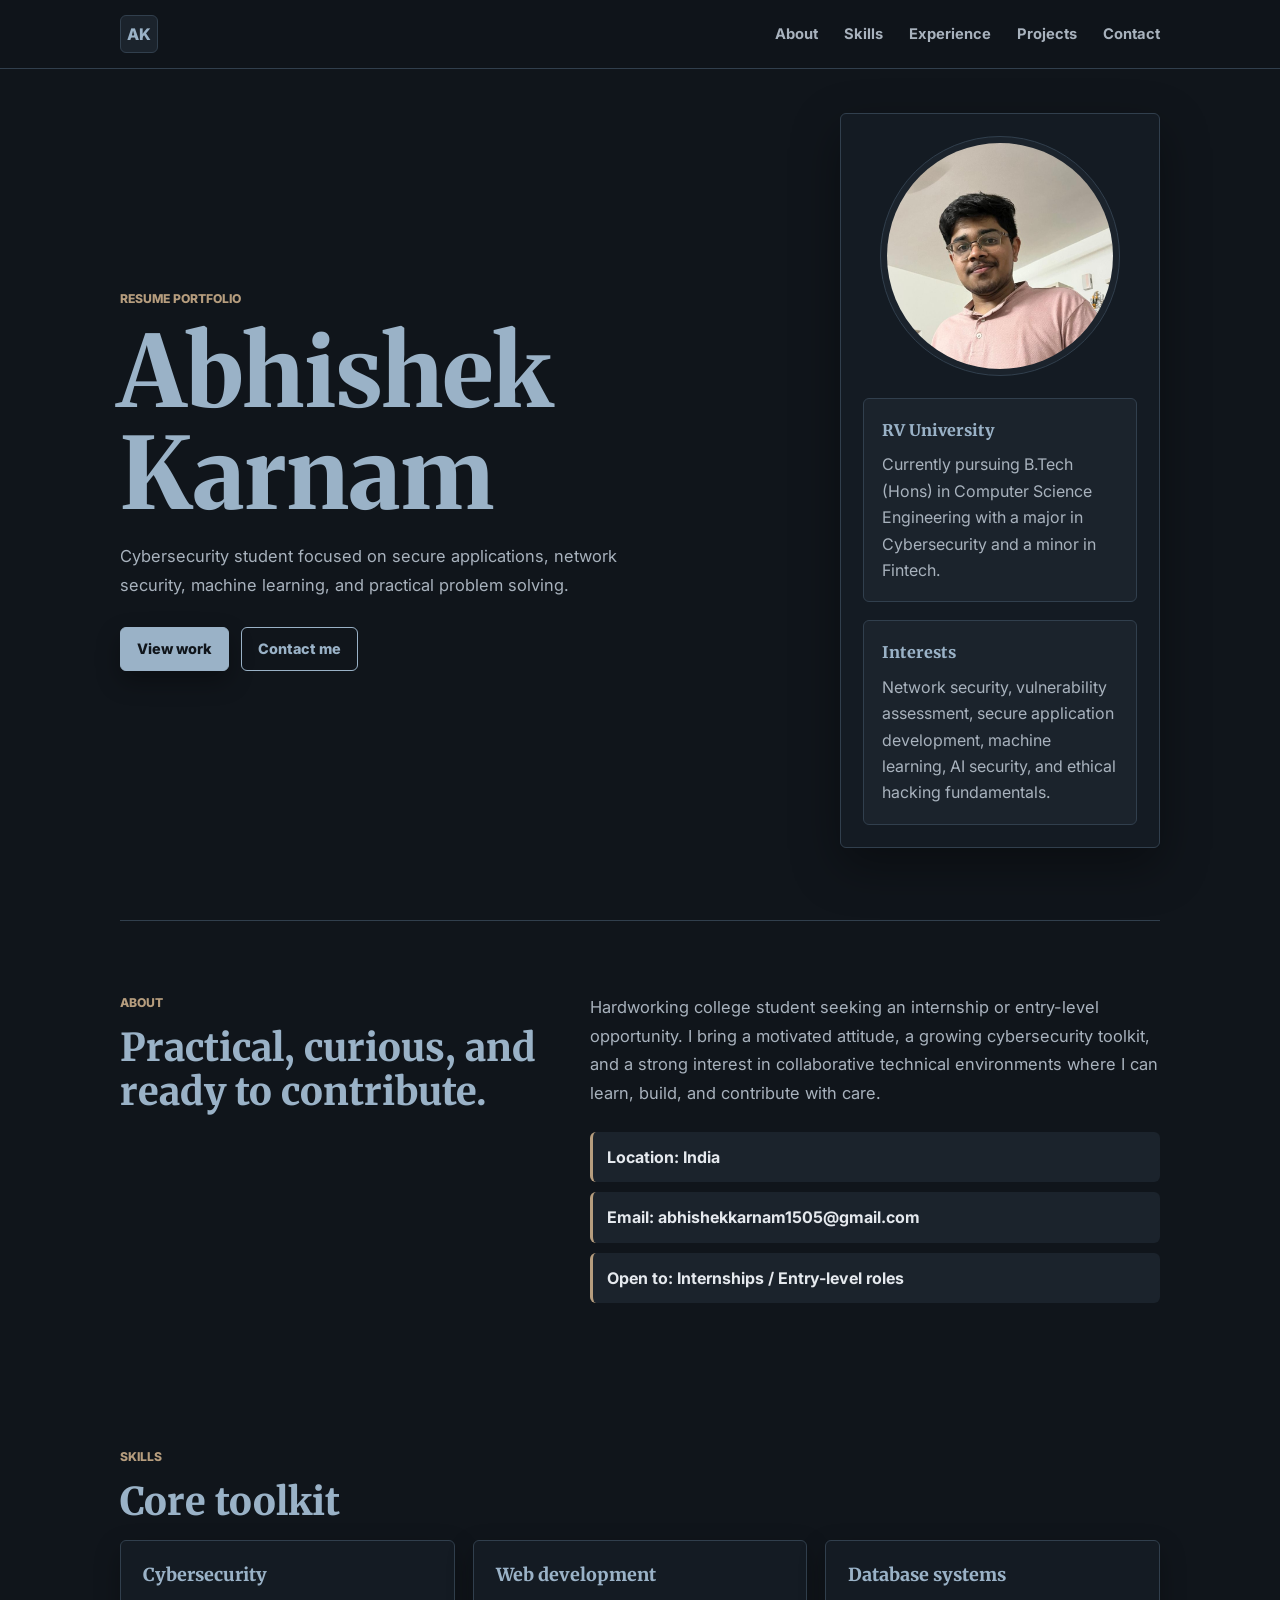
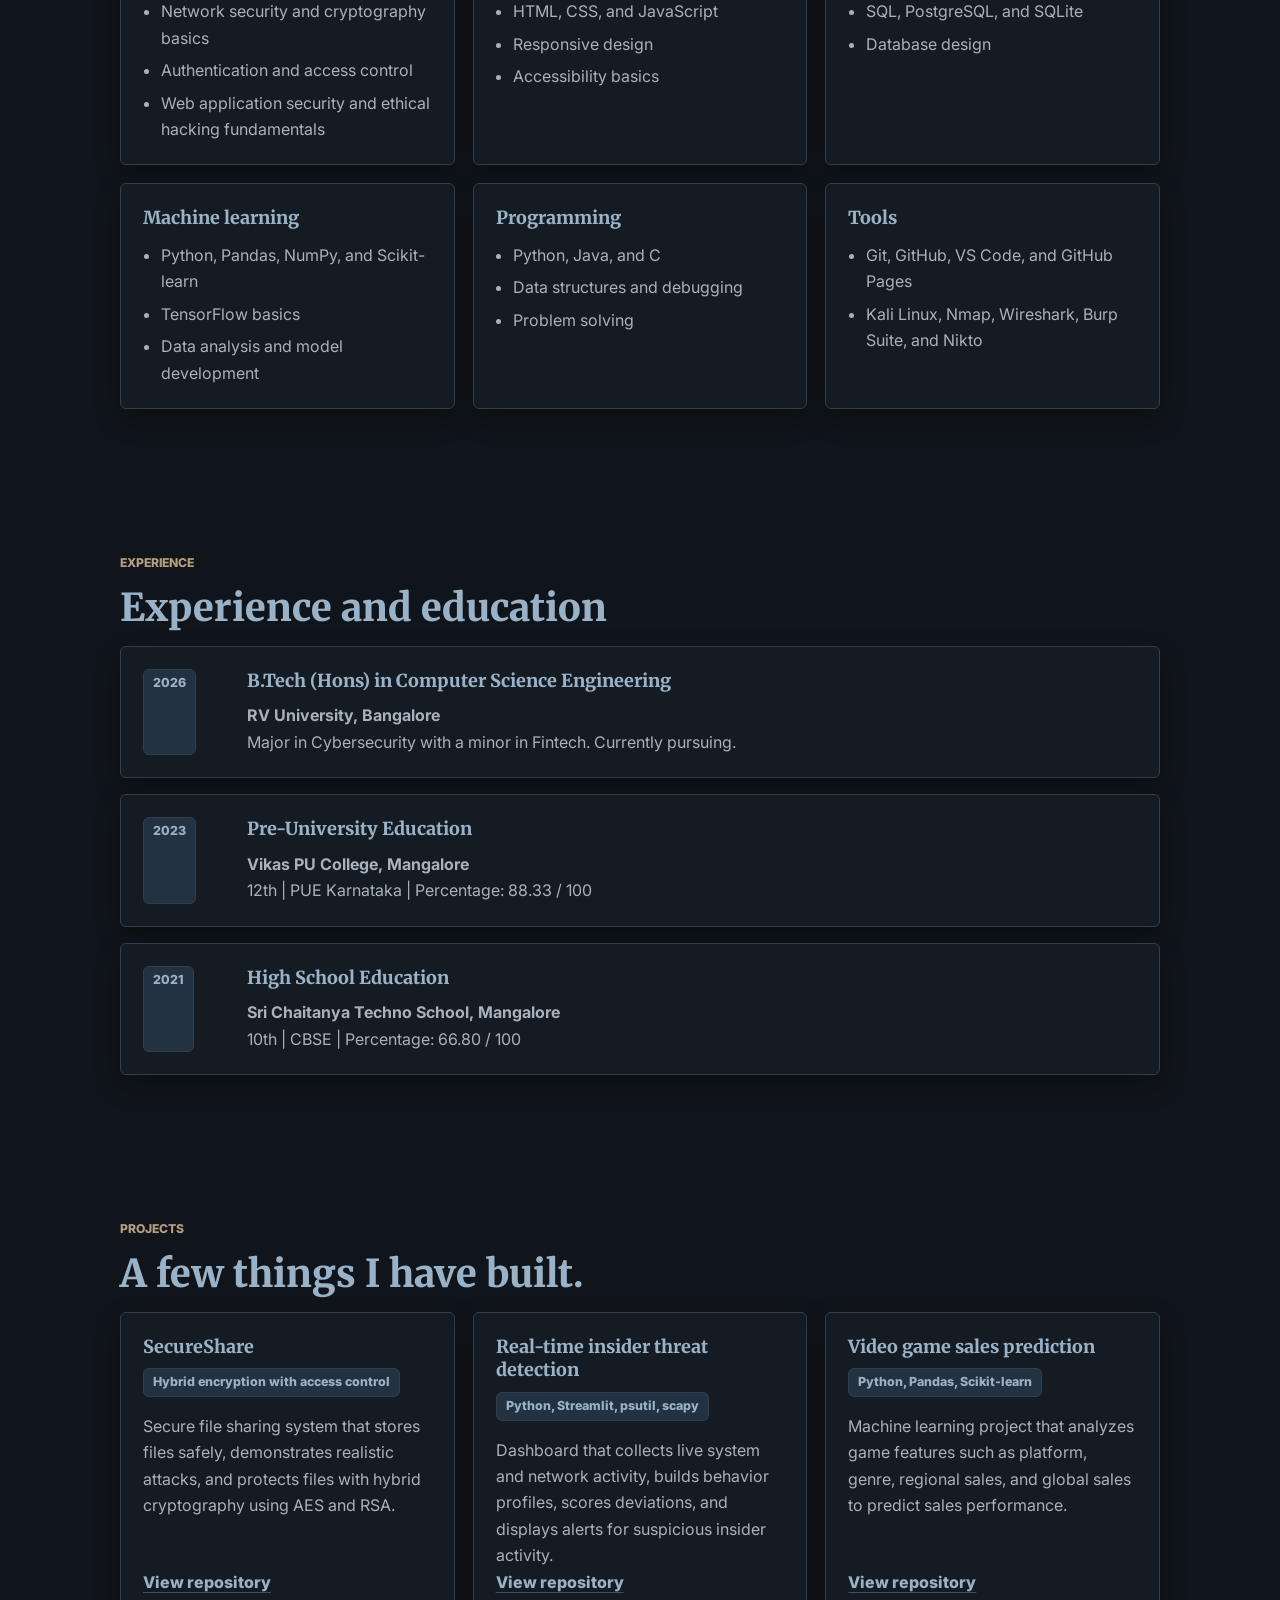
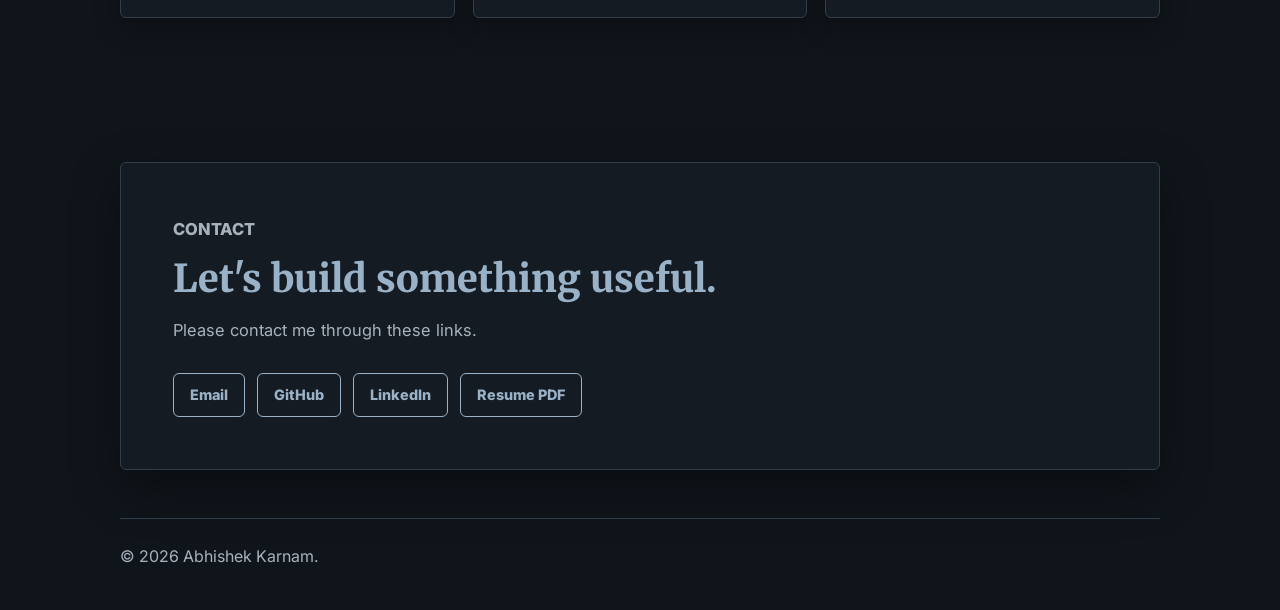
==== commit 2294fa56: "Updated UI colour" ====
--- a/index.html
+++ b/index.html
@@ -3,17 +3,17 @@
 <head>
   <meta charset="UTF-8">
   <meta name="viewport" content="width=device-width, initial-scale=1.0">
-  <meta name="description" content="Resume website for Abhishek Karnam.">
+  <meta name="description" content="Resume website for Abhishek Karnam, a cybersecurity student focused on secure applications, network security, and machine learning.">
   <title>Abhishek Karnam | Resume</title>
   <link rel="preconnect" href="https://fonts.googleapis.com">
   <link rel="preconnect" href="https://fonts.gstatic.com" crossorigin>
-  <link href="https://fonts.googleapis.com/css2?family=Inter:wght@400;500;600;700;800&display=swap" rel="stylesheet">
+  <link href="https://fonts.googleapis.com/css2?family=Inter:wght@400;500;600;700;800&family=Merriweather:wght@700;900&display=swap" rel="stylesheet">
   <link rel="stylesheet" href="styles.css">
 </head>
-<body>
-  <header class="site-header" id="top">
+<body id="top">
+  <header class="site-header">
     <nav class="nav" aria-label="Primary navigation">
-      <a class="brand" href="#top" aria-label="Go to top">AK</a>
+      <a class="brand" href="#top" aria-label="Scroll to top">AK</a>
       <button class="nav-toggle" type="button" aria-label="Toggle navigation" aria-expanded="false">
         <span></span>
         <span></span>
@@ -31,14 +31,14 @@
   <main>
     <section class="hero section">
       <div class="hero-copy reveal">
-        <p class="eyebrow">WELCOME TO MY PORTFOLIO</p>
+        <p class="eyebrow">Resume portfolio</p>
         <h1>Abhishek Karnam</h1>
         <p class="hero-text">
-          A CyberSecurity Student
+          Cybersecurity student focused on secure applications, network security, machine learning, and practical problem solving.
         </p>
         <div class="hero-actions">
-          <a class="button primary" href="#projects">View Work</a>
-          <a class="button secondary" href="#contact">Contact Me</a>
+          <a class="button primary" href="#projects">View work</a>
+          <a class="button secondary" href="#contact">Contact me</a>
         </div>
       </div>
       <aside class="hero-panel reveal" aria-label="Profile highlights">
@@ -46,16 +46,12 @@
           <img src="WhatsApp Image 2026-06-02 at 8.10.36 PM.jpeg" alt="Portrait of Abhishek Karnam" class="profile-image">
         </figure>
         <div>
-          <span class="metric"><i class="fa fa-university" aria-hidden="true">RV University</i></span>
-          <p>Currently pursuing B.Tech(Hons) in Computer Science Engineering with Majors in CyberSecurity and a Minors in Fintech</p>
+          <span class="metric">RV University</span>
+          <p>Currently pursuing B.Tech (Hons) in Computer Science Engineering with a major in Cybersecurity and a minor in Fintech.</p>
         </div>
         <div>
-          <span class="metric"><i class="fa fa-heart" aria-hidden="true">Interests</i></span>
-          <p>Interested in network security,
-          vulnerability assessment,
-          secure application development,
-          Machine Learning and AI security,
-          and ethical hacking fundamentals.</p>
+          <span class="metric">Interests</span>
+          <p>Network security, vulnerability assessment, secure application development, machine learning, AI security, and ethical hacking fundamentals.</p>
         </div>
       </aside>
     </section>
@@ -63,15 +59,11 @@
     <section class="section two-column" id="about">
       <div class="section-heading reveal">
         <p class="eyebrow">About</p>
-        <h2>Practical, curious, and ready to build.</h2>
+        <h2>Practical, curious, and ready to contribute.</h2>
       </div>
       <div class="section-body reveal">
         <p>
-          Hardworking College Student seeking Internship/Placement. 
-          Bringing forth a motivated attitude and a variety of powerful skills. 
-          Committed to utilizing my skills to further the mission of a company.
-          Also Bring in a lot of curiosity into learning new skills and meeting someone with a high knowledge level to work with.
-          Open to work in collaborative environment and explore the working environment to work in.
+          Hardworking college student seeking an internship or entry-level opportunity. I bring a motivated attitude, a growing cybersecurity toolkit, and a strong interest in collaborative technical environments where I can learn, build, and contribute with care.
         </p>
         <div class="quick-info">
           <span>Location: India</span>
@@ -89,37 +81,49 @@
       <div class="skill-grid reveal">
         <article class="skill-card">
           <h3>Cybersecurity</h3>
-          <p>Network Security,
-          Cryptography Basics,
-          Authentication & Access Control,
-          Secure File Sharing,
-          Web Application Security
-          Ethical Hacking</p>
-        </article>
-        <article class="skill-card">
-          <h3>Web Development</h3>
-          <p>HTML, CSS, JavaScript, responsive design, accessibility basics.</p>
-        </article>
-        <article class="skill-card">
-          <h3>Database Systems</h3>
-          <p>SQL, PostgreSQL, SQLite and Database Design</p>
-        </article>        
-        <article class="skill-card">
-          <h3>Machine Learning</h3>
-          <p>Python, Scikit-learn, TensorFlow, data analysis, Pandas, NumPy, Model Development</p>
-        </article>        
+          <ul>
+            <li>Network security and cryptography basics</li>
+            <li>Authentication and access control</li>
+            <li>Web application security and ethical hacking fundamentals</li>
+          </ul>
+        </article>
+        <article class="skill-card">
+          <h3>Web development</h3>
+          <ul>
+            <li>HTML, CSS, and JavaScript</li>
+            <li>Responsive design</li>
+            <li>Accessibility basics</li>
+          </ul>
+        </article>
+        <article class="skill-card">
+          <h3>Database systems</h3>
+          <ul>
+            <li>SQL, PostgreSQL, and SQLite</li>
+            <li>Database design</li>
+          </ul>
+        </article>
+        <article class="skill-card">
+          <h3>Machine learning</h3>
+          <ul>
+            <li>Python, Pandas, NumPy, and Scikit-learn</li>
+            <li>TensorFlow basics</li>
+            <li>Data analysis and model development</li>
+          </ul>
         </article>
         <article class="skill-card">
           <h3>Programming</h3>
-          <p>Python, Java, C, data structures, debugging, problem solving.</p>
+          <ul>
+            <li>Python, Java, and C</li>
+            <li>Data structures and debugging</li>
+            <li>Problem solving</li>
+          </ul>
         </article>
         <article class="skill-card">
           <h3>Tools</h3>
-          <p>Git, GitHub, VS Code, browser DevTools, GitHub Pages,Kali Linux,
-          Network Scanning (Nmap),
-          Packet Analysis (Wireshark),
-          Web Security Testing (Burp Suite),
-          Vulnerability Assessment (Nikto).</p> 
+          <ul>
+            <li>Git, GitHub, VS Code, and GitHub Pages</li>
+            <li>Kali Linux, Nmap, Wireshark, Burp Suite, and Nikto</li>
+          </ul>
         </article>
       </div>
     </section>
@@ -133,16 +137,16 @@
         <article class="timeline-item reveal">
           <span class="date">2026</span>
           <div>
-            <h3>B.Tech(Hons) in Computer Science Engineering With majors in CyberSecurity and a Minors in Fintech</h3>
-            <p class="muted">RV University,Bangalore</p>
-            <p>Currently pursuing</p>
+            <h3>B.Tech (Hons) in Computer Science Engineering</h3>
+            <p class="muted">RV University, Bangalore</p>
+            <p>Major in Cybersecurity with a minor in Fintech. Currently pursuing.</p>
           </div>
         </article>
         <article class="timeline-item reveal">
           <span class="date">2023</span>
           <div>
-            <h3>Pre University Education</h3>
-            <p class="muted">vikas pu college, Mangalore</p>
+            <h3>Pre-University Education</h3>
+            <p class="muted">Vikas PU College, Mangalore</p>
             <p>12th | PUE Karnataka | Percentage: 88.33 / 100</p>
           </div>
         </article>
@@ -150,7 +154,7 @@
           <span class="date">2021</span>
           <div>
             <h3>High School Education</h3>
-            <p class="muted">Sri Chaitanya Tecno School Mangalore</p>
+            <p class="muted">Sri Chaitanya Techno School, Mangalore</p>
             <p>10th | CBSE | Percentage: 66.80 / 100</p>
           </div>
         </article>
@@ -160,40 +164,38 @@
     <section class="section" id="projects">
       <div class="section-heading reveal">
         <p class="eyebrow">Projects</p>
-        <h2>A few things I've built.</h2>
+        <h2>A few things I have built.</h2>
       </div>
       <div class="project-grid">
         <article class="project-card reveal">
           <div class="project-topline">
             <h3>SecureShare</h3>
-            <span>Hybrid Encryption With Access Control</span>
+            <span>Hybrid encryption with access control</span>
           </div>
           <p>
-            In this project the secure file sharing system allows users to securely store files in one place and at the same time demonstrating
-realistic attacks in the system. Unlike many systems out there where they treat security and the threats as black box systems, this
-system is not only securing your files using a hybrid cryptography which uses AES and RSA for encrypting and securing the file and the
-key, it also demonstrates the real-time attacks that occur in our environment and how it is being protected.
+            Secure file sharing system that stores files safely, demonstrates realistic attacks, and protects files with hybrid cryptography using AES and RSA.
           </p>
-          <a href="https://github.com/Abhishekkarnam/Secure-File-Sharing-Deployment.git" target="_blank" rel="noreferrer">View Repository</a>
+          <a href="https://github.com/Abhishekkarnam/Secure-File-Sharing-Deployment.git" target="_blank" rel="noreferrer">View repository</a>
         </article>
         <article class="project-card reveal">
           <div class="project-topline">
-            <h3>Real-Time Insider Threat Detection Using Network Behavior Profiling</h3>
+            <h3>Real-time insider threat detection</h3>
             <span>Python, Streamlit, psutil, scapy</span>
           </div>
-          <p>This project detects suspicious insider activity by collecting live system/network activity, 
-            building behavior profiles for users, scoring deviations, and displaying alerts in a Streamlit dashboard.</p>
-          <a href="https://github.com/Abhishekkarnam/real-time-insider-threat-detection.git" target="_blank" rel="noreferrer">View Repository</a>
+          <p>
+            Dashboard that collects live system and network activity, builds behavior profiles, scores deviations, and displays alerts for suspicious insider activity.
+          </p>
+          <a href="https://github.com/Abhishekkarnam/real-time-insider-threat-detection.git" target="_blank" rel="noreferrer">View repository</a>
         </article>
         <article class="project-card reveal">
           <div class="project-topline">
-            <h3>Analysis and Prediction of Video Game Sales using Machine Learning Algorithms</h3>
+            <h3>Video game sales prediction</h3>
             <span>Python, Pandas, Scikit-learn</span>
           </div>
-          <p>This project focuses on analyzing and predicting the sales of video games using various machine learning algorithms. 
-            The dataset includes game features such as platform, genre, regional sales, and global sales. 
-            We used regression and classification models to gain insights and predict success based on sales performance.</p>
-          <a href="https://github.com/Abhishekkarnam/Video-Games-Sales-Prediction-.git" target="_blank" rel="noreferrer">View Repository</a>
+          <p>
+            Machine learning project that analyzes game features such as platform, genre, regional sales, and global sales to predict sales performance.
+          </p>
+          <a href="https://github.com/Abhishekkarnam/Video-Games-Sales-Prediction-.git" target="_blank" rel="noreferrer">View repository</a>
         </article>
       </div>
     </section>
@@ -202,7 +204,7 @@
       <div class="contact-card reveal">
         <p class="eyebrow">Contact</p>
         <h2>Let's build something useful.</h2>
-        <p>Please contact me through these.</p>
+        <p>Please contact me through these links.</p>
         <div class="contact-links">
           <a href="mailto:abhishekkarnam1505@gmail.com">Email</a>
           <a href="https://github.com/Abhishekkarnam" target="_blank" rel="noreferrer">GitHub</a>
@@ -220,4 +222,3 @@
   <script src="script.js"></script>
 </body>
 </html>
-
--- a/styles.css
+++ b/styles.css
@@ -1,14 +1,16 @@
 :root {
-  --ink: #f3f0e8;
-  --muted: #b6b0a5;
-  --line: rgba(234, 224, 207, 0.16);
-  --paper: #111716;
-  --panel: #19211f;
-  --accent: #4aa391;
-  --accent-strong: #8fd8c7;
-  --accent-soft: rgba(74, 163, 145, 0.16);
-  --gold: #c8944c;
-  --shadow: 0 24px 80px rgba(0, 0, 0, 0.34);
+  --bg: #10151b;
+  --surface: #1b232c;
+  --panel: #141b23;
+  --ink: #e5e9ee;
+  --muted: #a8b2bd;
+  --line: #313f4d;
+  --primary: #9ab2c7;
+  --primary-rgb: 154, 178, 199;
+  --primary-soft: #223242;
+  --warm: #b69d7e;
+  --shadow: 0 18px 48px rgba(0, 0, 0, 0.36);
+  --radius: 6px;
 }
 
 * {
@@ -22,11 +24,10 @@
 body {
   margin: 0;
   color: var(--ink);
-  font-family: Inter, system-ui, -apple-system, BlinkMacSystemFont, "Segoe UI", sans-serif;
-  background:
-    radial-gradient(circle at 12% 8%, rgba(74, 163, 145, 0.18), transparent 30rem),
-    radial-gradient(circle at 88% 14%, rgba(200, 148, 76, 0.16), transparent 26rem),
-    linear-gradient(145deg, #111716 0%, #151414 52%, #0d1111 100%);
+  font-family: Inter, Roboto, system-ui, -apple-system, BlinkMacSystemFont, "Segoe UI", sans-serif;
+  font-size: 16px;
+  line-height: 1.65;
+  background: var(--bg);
 }
 
 body.nav-open {
@@ -35,6 +36,12 @@
 
 a {
   color: inherit;
+}
+
+a:focus-visible,
+button:focus-visible {
+  outline: 3px solid rgba(var(--primary-rgb), 0.32);
+  outline-offset: 3px;
 }
 
 .site-header {
@@ -42,13 +49,13 @@
   top: 0;
   z-index: 20;
   border-bottom: 1px solid var(--line);
-  background: rgba(17, 23, 22, 0.84);
-  backdrop-filter: blur(18px);
+  background: rgba(16, 21, 27, 0.9);
+  backdrop-filter: blur(14px);
 }
 
 .nav {
-  width: min(1120px, calc(100% - 32px));
-  height: 72px;
+  width: min(1040px, calc(100% - 32px));
+  height: 68px;
   margin: 0 auto;
   display: flex;
   align-items: center;
@@ -56,45 +63,62 @@
 }
 
 .brand {
-  width: 44px;
-  height: 44px;
+  width: 38px;
+  height: 38px;
   display: grid;
   place-items: center;
-  border-radius: 8px;
-  color: #071312;
-  background: var(--accent);
+  border: 1px solid var(--line);
+  border-radius: var(--radius);
+  color: var(--primary);
+  background: var(--surface);
   font-weight: 800;
   text-decoration: none;
-  box-shadow: 0 10px 30px rgba(74, 163, 145, 0.22);
 }
 
 .nav-links {
   display: flex;
   align-items: center;
-  gap: 8px;
+  gap: 26px;
 }
 
 .nav-links a {
-  padding: 10px 14px;
-  border-radius: 8px;
+  position: relative;
+  padding: 6px 0;
   color: var(--muted);
-  font-size: 0.94rem;
+  font-size: 0.92rem;
   font-weight: 700;
   text-decoration: none;
-  transition: color 180ms ease, background 180ms ease;
-}
-
-.nav-links a:hover {
-  color: var(--accent-strong);
-  background: var(--accent-soft);
+}
+
+.nav-links a::after {
+  content: "";
+  position: absolute;
+  left: 0;
+  right: 0;
+  bottom: 0;
+  height: 2px;
+  background: var(--primary);
+  transform: scaleX(0);
+  transform-origin: left;
+  transition: transform 180ms ease;
+}
+
+.nav-links a:hover,
+.nav-links a:focus-visible {
+  color: var(--primary);
+}
+
+.nav-links a:hover::after,
+.nav-links a:focus-visible::after {
+  transform: scaleX(1);
 }
 
 .nav-toggle {
   display: none;
-  width: 44px;
-  height: 44px;
-  border: 1px solid var(--line);
-  border-radius: 8px;
+  width: 40px;
+  height: 40px;
+  border: 1px solid var(--line);
+  border-radius: var(--radius);
   background: var(--panel);
   cursor: pointer;
 }
@@ -104,29 +128,29 @@
   width: 18px;
   height: 2px;
   margin: 5px auto;
-  background: var(--ink);
+  background: var(--primary);
   transition: transform 180ms ease;
 }
 
 .section {
-  width: min(1120px, calc(100% - 32px));
+  width: min(1040px, calc(100% - 32px));
   margin: 0 auto;
-  padding: 88px 0;
+  padding: 72px 0;
 }
 
 .hero {
-  min-height: calc(100vh - 72px);
-  display: grid;
-  grid-template-columns: minmax(0, 1fr) 360px;
+  min-height: calc(100vh - 68px);
+  display: grid;
+  grid-template-columns: minmax(0, 1fr) 320px;
   align-items: center;
-  gap: 48px;
-  padding-top: 56px;
+  gap: 56px;
+  padding-top: 44px;
 }
 
 .eyebrow {
-  margin: 0 0 14px;
-  color: var(--accent-strong);
-  font-size: 0.78rem;
+  margin: 0 0 12px;
+  color: var(--warm);
+  font-size: 0.76rem;
   font-weight: 800;
   letter-spacing: 0;
   text-transform: uppercase;
@@ -135,40 +159,51 @@
 h1,
 h2,
 h3,
-p {
+p,
+ul {
   margin-top: 0;
 }
 
+h1,
+h2,
+h3 {
+  color: var(--primary);
+  font-family: Merriweather, Georgia, serif;
+  font-weight: 800;
+  letter-spacing: 0;
+}
+
 h1 {
-  max-width: 820px;
-  margin-bottom: 22px;
-  font-size: clamp(3.4rem, 10vw, 8rem);
-  line-height: 0.92;
-  letter-spacing: 0;
+  max-width: 760px;
+  margin-bottom: 18px;
+  font-size: clamp(3rem, 8vw, 6.2rem);
+  line-height: 1.02;
 }
 
 h2 {
-  margin-bottom: 18px;
-  font-size: clamp(2rem, 4vw, 3.4rem);
-  line-height: 1.02;
-  letter-spacing: 0;
+  max-width: 760px;
+  margin-bottom: 16px;
+  font-size: clamp(1.9rem, 3vw, 2.9rem);
+  line-height: 1.16;
 }
 
 h3 {
-  margin-bottom: 8px;
-  font-size: 1.1rem;
+  margin-bottom: 10px;
+  font-size: 1.12rem;
+  line-height: 1.32;
 }
 
 .hero-text,
 .section-body p,
 .contact-card p {
+  max-width: 68ch;
   color: var(--muted);
-  font-size: 1.08rem;
-  line-height: 1.8;
+  font-size: 1.03rem;
+  line-height: 1.75;
 }
 
 .hero-text {
-  max-width: 680px;
+  max-width: 56ch;
 }
 
 .hero-actions,
@@ -176,68 +211,75 @@
   display: flex;
   flex-wrap: wrap;
   gap: 12px;
-  margin-top: 30px;
+  margin-top: 28px;
 }
 
 .button,
 .contact-links a {
-  min-height: 48px;
+  min-height: 44px;
   display: inline-flex;
   align-items: center;
   justify-content: center;
-  border: 1px solid transparent;
-  border-radius: 8px;
-  padding: 0 18px;
+  border: 1px solid var(--primary);
+  border-radius: var(--radius);
+  padding: 0 16px;
+  font-size: 0.9rem;
   font-weight: 800;
   text-decoration: none;
-  transition: transform 180ms ease, box-shadow 180ms ease, background 180ms ease;
+  transition: transform 180ms ease, box-shadow 180ms ease, background 180ms ease, color 180ms ease;
 }
 
 .button:hover,
 .contact-links a:hover {
-  transform: translateY(-2px);
+  transform: translateY(-1px);
 }
 
 .primary {
-  color: #071312;
-  background: var(--accent);
-  box-shadow: 0 16px 34px rgba(74, 163, 145, 0.22);
+  color: #10151b;
+  background: var(--primary);
+  box-shadow: 0 10px 24px rgba(0, 0, 0, 0.32);
 }
 
 .secondary,
 .contact-links a {
-  border-color: var(--line);
-  background: rgba(255, 255, 255, 0.055);
+  color: var(--primary);
+  background: transparent;
+}
+
+.secondary:hover,
+.contact-links a:hover {
+  background: var(--primary-soft);
 }
 
 .hero-panel,
 .contact-card {
   border: 1px solid var(--line);
-  border-radius: 8px;
-  background: rgba(255, 255, 255, 0.07);
+  border-radius: var(--radius);
+  background: var(--panel);
   box-shadow: var(--shadow);
 }
 
 .hero-panel {
   display: grid;
   gap: 18px;
-  padding: 26px;
+  padding: 22px;
 }
 
 .profile-image-wrap {
-  margin: 0;
-  padding: 18px;
-  border-radius: 8px;
-  background: var(--paper);
+  width: min(240px, 100%);
+  margin: 0 auto 4px;
+  padding: 6px;
+  border: 1px solid var(--line);
+  border-radius: 999px;
+  background: var(--surface);
 }
 
 .profile-image {
   width: 100%;
   aspect-ratio: 1 / 1;
   display: block;
-  border-radius: 8px;
+  border-radius: 999px;
   object-fit: cover;
-  border: 1px solid var(--line);
 }
 
 .profile-image-wrap figcaption {
@@ -248,16 +290,18 @@
 }
 
 .hero-panel div {
-  padding: 22px;
-  border-radius: 8px;
-  background: var(--paper);
+  padding: 18px;
+  border: 1px solid var(--line);
+  border-radius: var(--radius);
+  background: var(--surface);
 }
 
 .metric {
   display: block;
   margin-bottom: 8px;
-  color: var(--accent-strong);
-  font-size: 1.35rem;
+  color: var(--primary);
+  font-family: Merriweather, Georgia, serif;
+  font-size: 1rem;
   font-weight: 800;
 }
 
@@ -265,7 +309,8 @@
 .project-card p,
 .skill-card p,
 .timeline-item p,
-.footer p {
+.footer p,
+.skill-card li {
   margin-bottom: 0;
   color: var(--muted);
   line-height: 1.65;
@@ -273,22 +318,22 @@
 
 .two-column {
   display: grid;
-  grid-template-columns: 0.86fr 1.14fr;
-  gap: 56px;
+  grid-template-columns: 0.85fr 1.15fr;
+  gap: 48px;
   border-top: 1px solid var(--line);
 }
 
 .quick-info {
   display: grid;
   gap: 10px;
-  margin-top: 26px;
+  margin-top: 24px;
 }
 
 .quick-info span {
-  padding: 14px 16px;
-  border-left: 4px solid var(--gold);
-  border-radius: 8px;
-  background: rgba(255, 255, 255, 0.055);
+  padding: 12px 14px;
+  border-left: 3px solid var(--warm);
+  border-radius: var(--radius);
+  background: var(--surface);
   color: var(--ink);
   font-weight: 700;
 }
@@ -296,7 +341,7 @@
 .skill-grid,
 .project-grid {
   display: grid;
-  grid-template-columns: repeat(auto-fit, minmax(min(100%, 320px), 1fr));
+  grid-template-columns: repeat(auto-fit, minmax(min(100%, 300px), 1fr));
   gap: 18px;
 }
 
@@ -304,15 +349,24 @@
 .project-card,
 .timeline-item {
   border: 1px solid var(--line);
-  border-radius: 8px;
-  background: rgba(255, 255, 255, 0.07);
-  box-shadow: 0 18px 50px rgba(0, 0, 0, 0.24);
+  border-radius: var(--radius);
+  background: var(--panel);
+  box-shadow: 0 10px 26px rgba(0, 0, 0, 0.28);
 }
 
 .skill-card,
 .project-card {
-  min-height: 220px;
-  padding: 24px;
+  min-height: 210px;
+  padding: 22px;
+}
+
+.skill-card ul {
+  margin: 12px 0 0;
+  padding-left: 1.1rem;
+}
+
+.skill-card li + li {
+  margin-top: 6px;
 }
 
 .project-card {
@@ -324,14 +378,12 @@
 .project-topline {
   display: grid;
   gap: 10px;
-  margin-bottom: 18px;
+  margin-bottom: 16px;
 }
 
 .project-card h3 {
   max-width: 100%;
   margin-bottom: 0;
-  font-size: 1.28rem;
-  line-height: 1.18;
   overflow-wrap: anywhere;
 }
 
@@ -339,11 +391,11 @@
 .date {
   width: fit-content;
   max-width: 100%;
-  padding: 6px 10px;
-  border: 1px solid rgba(143, 216, 199, 0.2);
-  border-radius: 8px;
-  color: var(--accent-strong);
-  background: rgba(74, 163, 145, 0.1);
+  padding: 5px 9px;
+  border: 1px solid var(--line);
+  border-radius: var(--radius);
+  color: var(--primary);
+  background: var(--primary-soft);
   font-size: 0.78rem;
   font-weight: 800;
   line-height: 1.35;
@@ -351,22 +403,25 @@
 }
 
 .project-card a {
+  width: fit-content;
   margin-top: auto;
-  color: var(--accent-strong);
-  font-weight: 800;
-  text-decoration: none;
+  color: var(--primary);
+  font-weight: 800;
+  text-decoration: underline;
+  text-decoration-color: rgba(var(--primary-rgb), 0.34);
+  text-underline-offset: 4px;
 }
 
 .timeline {
   display: grid;
-  gap: 18px;
+  gap: 16px;
 }
 
 .timeline-item {
   display: grid;
-  grid-template-columns: 92px minmax(0, 1fr);
-  gap: 22px;
-  padding: 24px;
+  grid-template-columns: 84px minmax(0, 1fr);
+  gap: 20px;
+  padding: 22px;
 }
 
 .muted {
@@ -379,24 +434,24 @@
 }
 
 .contact-card {
-  padding: clamp(28px, 6vw, 64px);
+  padding: clamp(28px, 5vw, 52px);
 }
 
 .contact-card h2 {
-  max-width: 760px;
+  max-width: 720px;
 }
 
 .footer {
-  width: min(1120px, calc(100% - 32px));
+  width: min(1040px, calc(100% - 32px));
   margin: 0 auto;
-  padding: 24px 0 42px;
+  padding: 24px 0 40px;
   border-top: 1px solid var(--line);
 }
 
 .reveal {
   opacity: 0;
-  transform: translateY(18px);
-  transition: opacity 650ms ease, transform 650ms ease;
+  transform: translateY(14px);
+  transition: opacity 520ms ease, transform 520ms ease;
 }
 
 .reveal.visible {
@@ -411,15 +466,20 @@
 
   .nav-links {
     position: fixed;
-    inset: 72px 16px auto;
+    inset: 68px 16px auto;
     display: none;
     flex-direction: column;
     align-items: stretch;
+    gap: 4px;
     padding: 12px;
     border: 1px solid var(--line);
-    border-radius: 8px;
+    border-radius: var(--radius);
     background: var(--panel);
     box-shadow: var(--shadow);
+  }
+
+  .nav-links a {
+    padding: 10px 8px;
   }
 
   .nav-open .nav-links {
@@ -443,8 +503,8 @@
     min-height: auto;
   }
 
-  .profile-image-wrap {
-    max-width: 320px;
+  .hero-panel {
+    max-width: 420px;
   }
 
   .skill-grid,
@@ -455,22 +515,19 @@
 
 @media (max-width: 560px) {
   .section {
-    width: min(100% - 24px, 1120px);
-    padding: 64px 0;
+    width: min(100% - 24px, 1040px);
+    padding: 56px 0;
   }
 
   .nav {
-    width: min(100% - 24px, 1120px);
+    width: min(100% - 24px, 1040px);
   }
 
   h1 {
-    font-size: clamp(3rem, 18vw, 4.6rem);
+    font-size: clamp(2.7rem, 16vw, 4.2rem);
   }
 
   .timeline-item {
     grid-template-columns: 1fr;
   }
-  .project-topline {
-    gap: 8px;
-  }
-}
+}
